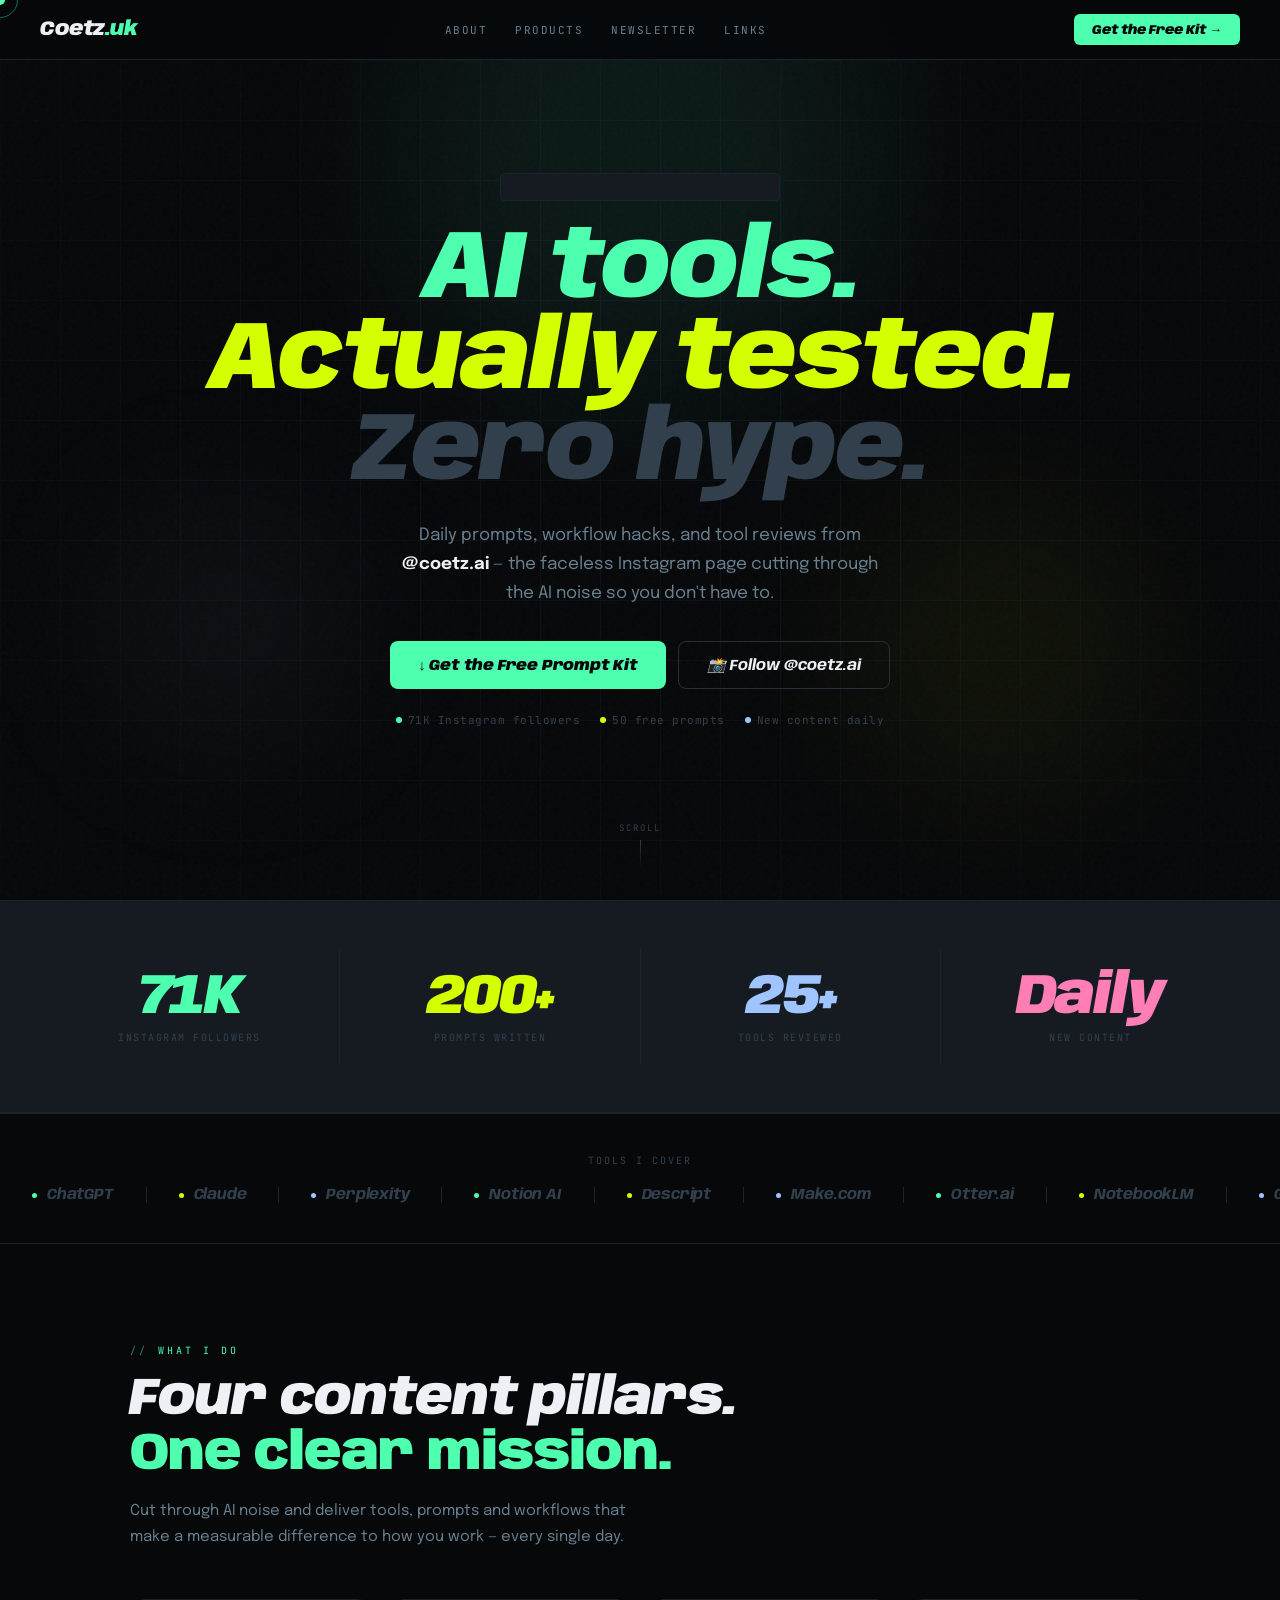
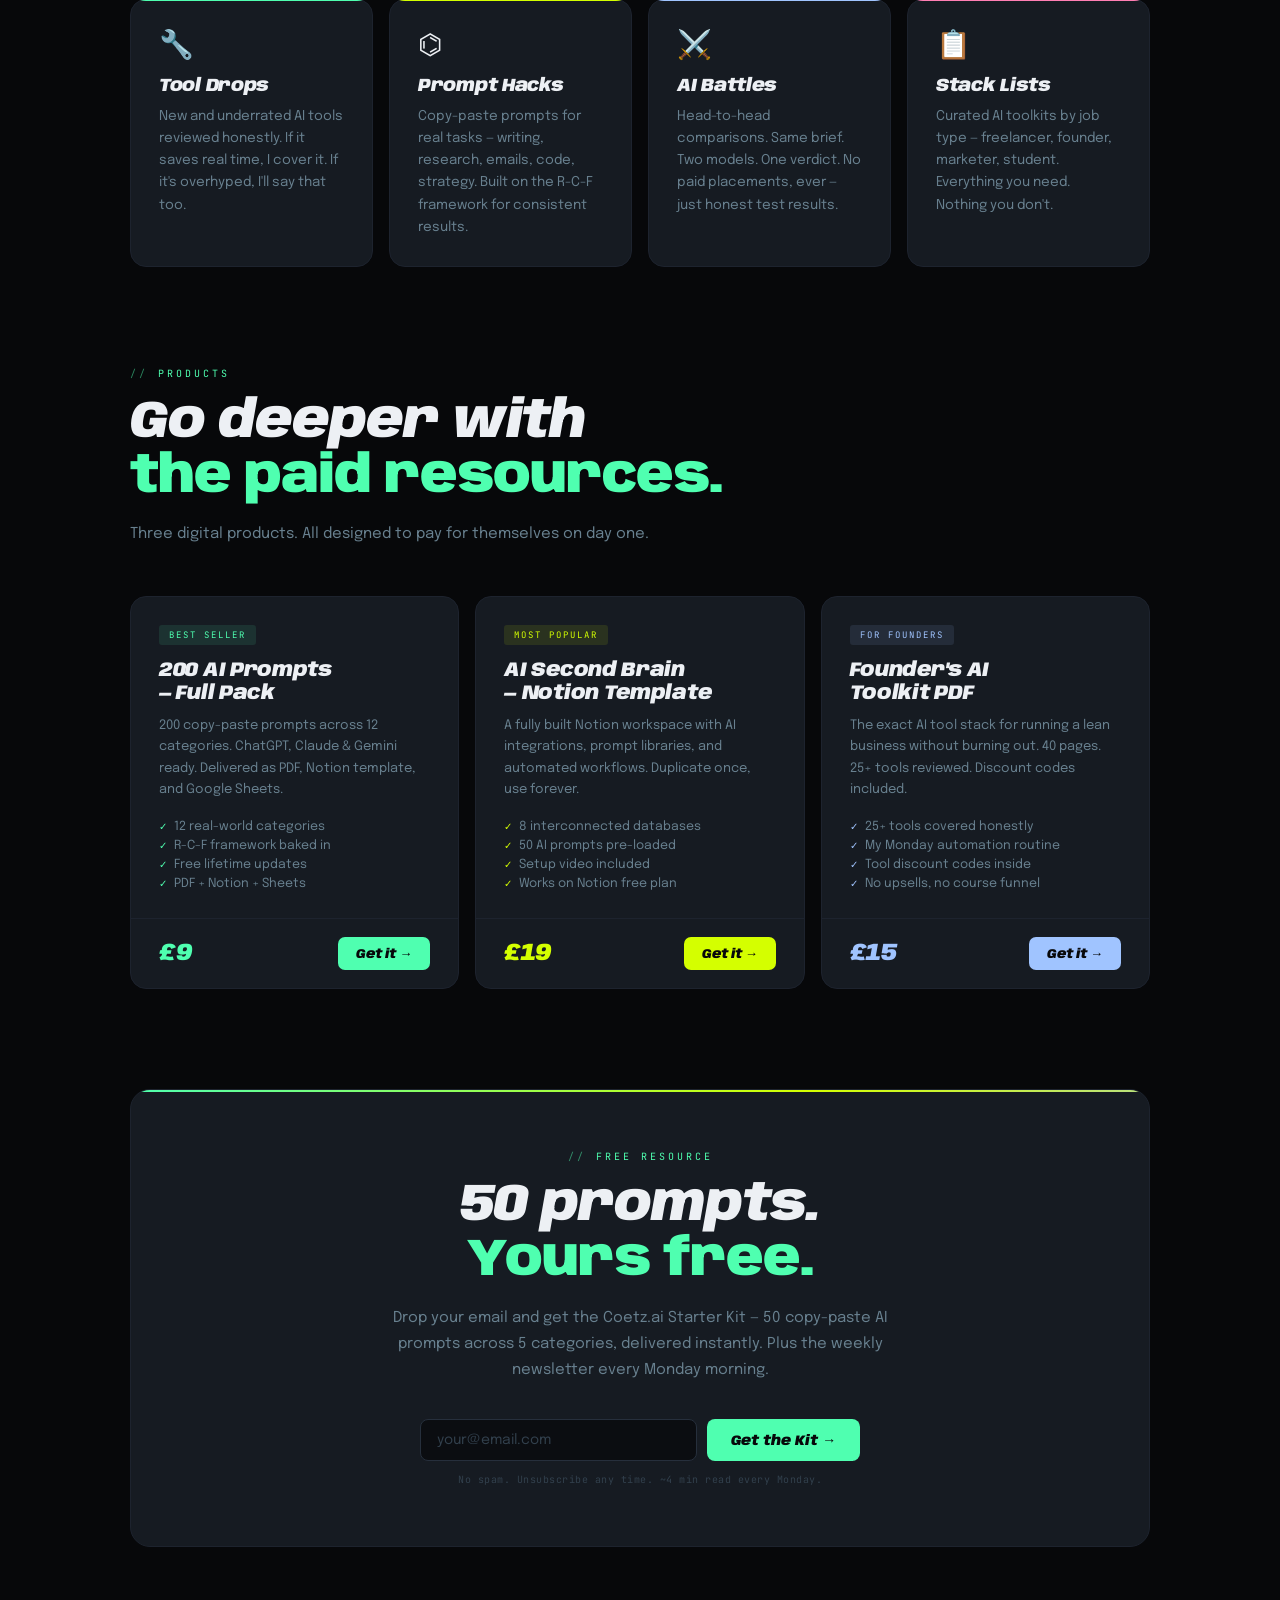
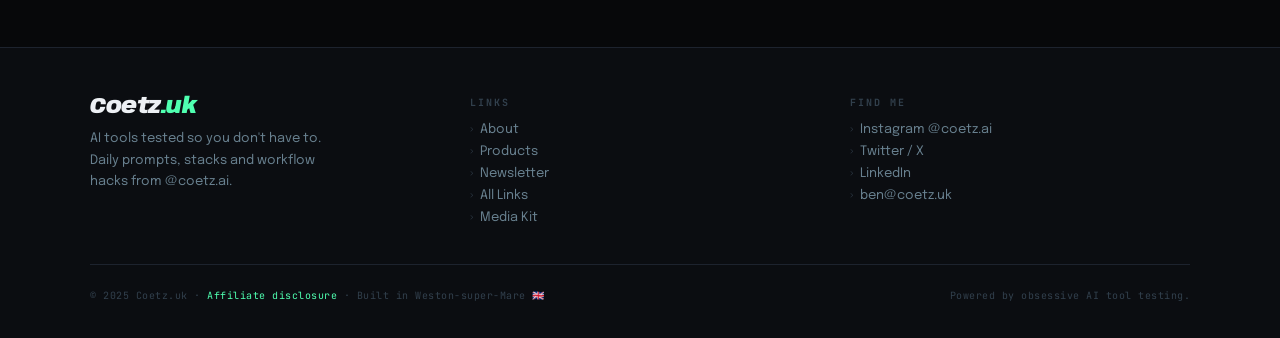
==== index.html @ f97bb460 "Initial site commit + iFastNet affiliate link - Added full coetz.uk homepage (index.html) with hero," ====
<!DOCTYPE html>
<html lang="en">
<head>
<meta charset="UTF-8">
<meta name="viewport" content="width=device-width, initial-scale=1.0">
<title>Coetz.uk — AI Tools & Productivity</title>
<meta name="description" content="AI tools tested so you don't have to. Daily prompts, workflow hacks and tool reviews from @coetz.ai.">
<link href="https://fonts.googleapis.com/css2?family=Anybody:ital,wght@0,400;0,700;0,900;1,400;1,700;1,900&family=JetBrains+Mono:ital,wght@0,300;0,400;0,500;1,300&family=Epilogue:wght@300;400;500;600&display=swap" rel="stylesheet">
<style>
/* ── RESET & BASE ── */
*, *::before, *::after { margin:0; padding:0; box-sizing:border-box; }
html { scroll-behavior: smooth; }

:root {
  --ink:    #07080a;
  --deep:   #0b0d11;
  --surf:   #111418;
  --panel:  #161b22;
  --lift:   #1d232e;
  --rim:    #262f3c;
  --rimhi:  #30404f;
  --sig:    #4fffb0;
  --volt:   #d4ff00;
  --ice:    #a0c4ff;
  --coral:  #ff7eb3;
  --t1:     #edf0f4;
  --t2:     #68808f;
  --t3:     #32404d;
  --t4:     #1a2530;
}

body {
  font-family: 'Epilogue', sans-serif;
  background: var(--ink);
  color: var(--t1);
  overflow-x: hidden;
  cursor: none;
}

/* ── CUSTOM CURSOR ── */
.cursor {
  position: fixed;
  width: 10px; height: 10px;
  background: var(--sig);
  border-radius: 50%;
  pointer-events: none;
  z-index: 9999;
  transform: translate(-50%,-50%);
  transition: transform .1s, width .2s, height .2s, opacity .2s;
  mix-blend-mode: screen;
}
.cursor-ring {
  position: fixed;
  width: 36px; height: 36px;
  border: 1px solid rgba(79,255,176,.4);
  border-radius: 50%;
  pointer-events: none;
  z-index: 9998;
  transform: translate(-50%,-50%);
  transition: transform .12s ease, width .25s, height .25s;
}
body:has(a:hover) .cursor, body:has(button:hover) .cursor { width:18px; height:18px; }

/* ── NOISE OVERLAY ── */
body::after {
  content:'';
  position:fixed; inset:0;
  background-image: url("data:image/svg+xml,%3Csvg viewBox='0 0 256 256' xmlns='http://www.w3.org/2000/svg'%3E%3Cfilter id='n'%3E%3CfeTurbulence type='fractalNoise' baseFrequency='0.9' numOctaves='4' stitchTiles='stitch'/%3E%3C/filter%3E%3Crect width='100%25' height='100%25' filter='url(%23n)' opacity='1'/%3E%3C/svg%3E");
  opacity: .025;
  pointer-events: none;
  z-index: 0;
}

/* ── NAV ── */
nav {
  position: fixed;
  top: 0; left: 0; right: 0;
  z-index: 100;
  padding: 0 40px;
  height: 60px;
  display: flex;
  align-items: center;
  justify-content: space-between;
  background: rgba(7,8,10,.85);
  backdrop-filter: blur(16px);
  border-bottom: 1px solid var(--lift);
}

.nav-brand {
  font-family: 'Anybody', sans-serif;
  font-size: 20px;
  font-weight: 900;
  font-style: italic;
  letter-spacing: -0.5px;
  text-decoration: none;
  color: var(--t1);
}
.nav-brand .tld { color: var(--sig); }

.nav-links {
  display: flex;
  align-items: center;
  gap: 28px;
  list-style: none;
}

.nav-links a {
  font-family: 'JetBrains Mono', monospace;
  font-size: 11px;
  letter-spacing: 1.5px;
  text-transform: uppercase;
  color: var(--t2);
  text-decoration: none;
  transition: color .2s;
}
.nav-links a:hover { color: var(--t1); }

.nav-cta {
  font-family: 'Anybody', sans-serif;
  font-size: 13px;
  font-weight: 900;
  font-style: italic;
  background: var(--sig);
  color: var(--ink);
  border: none;
  padding: 8px 18px;
  border-radius: 6px;
  cursor: pointer;
  text-decoration: none;
  transition: opacity .2s;
}
.nav-cta:hover { opacity: .85; }

@media (max-width:700px) {
  .nav-links { display:none; }
  nav { padding: 0 20px; }
}

/* ── HERO ── */
.hero {
  min-height: 100vh;
  display: flex;
  flex-direction: column;
  align-items: center;
  justify-content: center;
  text-align: center;
  padding: 100px 24px 60px;
  position: relative;
  overflow: hidden;
}

/* Animated grid background */
.hero-grid {
  position: absolute;
  inset: 0;
  background-image:
    linear-gradient(var(--lift) 1px, transparent 1px),
    linear-gradient(90deg, var(--lift) 1px, transparent 1px);
  background-size: 60px 60px;
  opacity: .35;
  mask-image: radial-gradient(ellipse 80% 80% at 50% 50%, black 30%, transparent 100%);
}

/* Glow blobs */
.blob {
  position: absolute;
  border-radius: 50%;
  filter: blur(80px);
  pointer-events: none;
}
.blob-1 {
  width: 500px; height: 500px;
  background: rgba(79,255,176,.07);
  top: -100px; left: 50%;
  transform: translateX(-50%);
  animation: drift1 12s ease-in-out infinite alternate;
}
.blob-2 {
  width: 300px; height: 300px;
  background: rgba(212,255,0,.05);
  bottom: 100px; right: 10%;
  animation: drift2 9s ease-in-out infinite alternate;
}
.blob-3 {
  width: 250px; height: 250px;
  background: rgba(160,196,255,.05);
  bottom: 150px; left: 8%;
  animation: drift2 11s ease-in-out infinite alternate-reverse;
}

@keyframes drift1 {
  from { transform: translateX(-55%) translateY(0); }
  to   { transform: translateX(-45%) translateY(40px); }
}
@keyframes drift2 {
  from { transform: translateY(0); }
  to   { transform: translateY(-30px); }
}

.hero-content {
  position: relative;
  z-index: 2;
  display: flex;
  flex-direction: column;
  align-items: center;
  gap: 24px;
}

/* Scrolling ticker above headline */
.ticker-wrap {
  overflow: hidden;
  width: 280px;
  height: 28px;
  background: var(--panel);
  border: 1px solid var(--lift);
  border-radius: 4px;
  display: flex;
  align-items: center;
}

.ticker {
  display: flex;
  gap: 40px;
  animation: ticker 18s linear infinite;
  white-space: nowrap;
  padding-left: 100%;
}

@keyframes ticker {
  from { transform: translateX(0); }
  to   { transform: translateX(-100%); }
}

.ticker span {
  font-family: 'JetBrains Mono', monospace;
  font-size: 10px;
  letter-spacing: 1.5px;
  text-transform: uppercase;
  color: var(--t3);
  display: flex;
  align-items: center;
  gap: 10px;
}
.ticker span::before {
  content: '⌬';
  color: var(--sig);
  font-size: 8px;
}

/* Main headline */
.hero-hl {
  font-family: 'Anybody', sans-serif;
  font-size: clamp(44px, 9vw, 96px);
  font-weight: 900;
  font-style: italic;
  line-height: .95;
  letter-spacing: -2px;
  max-width: 900px;
}

.hero-hl .line-sig  { color: var(--sig);  display: block; }
.hero-hl .line-volt { color: var(--volt); display: block; }
.hero-hl .line-dim  { color: var(--t3);   display: block; }

.hero-sub {
  font-size: clamp(14px, 2vw, 17px);
  color: var(--t2);
  max-width: 500px;
  line-height: 1.7;
}

.hero-sub strong { color: var(--t1); }

/* CTA cluster */
.cta-cluster {
  display: flex;
  gap: 12px;
  flex-wrap: wrap;
  justify-content: center;
  margin-top: 8px;
}

.btn-primary {
  font-family: 'Anybody', sans-serif;
  font-size: 15px;
  font-weight: 900;
  font-style: italic;
  background: var(--sig);
  color: var(--ink);
  border: none;
  padding: 14px 28px;
  border-radius: 8px;
  cursor: pointer;
  text-decoration: none;
  display: inline-flex;
  align-items: center;
  gap: 8px;
  transition: opacity .2s, transform .2s;
  letter-spacing: -0.2px;
}
.btn-primary:hover { opacity:.87; transform:translateY(-2px); }

.btn-ghost {
  font-family: 'Anybody', sans-serif;
  font-size: 15px;
  font-weight: 700;
  font-style: italic;
  background: transparent;
  color: var(--t1);
  border: 1px solid var(--rim);
  padding: 14px 28px;
  border-radius: 8px;
  cursor: pointer;
  text-decoration: none;
  display: inline-flex;
  align-items: center;
  gap: 8px;
  transition: border-color .2s, transform .2s;
}
.btn-ghost:hover { border-color: var(--rimhi); transform:translateY(-2px); }

/* Social proof row */
.proof-row {
  display: flex;
  align-items: center;
  gap: 20px;
  flex-wrap: wrap;
  justify-content: center;
}

.proof-item {
  display: flex;
  align-items: center;
  gap: 6px;
  font-family: 'JetBrains Mono', monospace;
  font-size: 11px;
  color: var(--t3);
  letter-spacing: 0.5px;
}
.proof-dot {
  width: 6px; height: 6px;
  border-radius: 50%;
  background: var(--sig);
  animation: pulse 2s ease-in-out infinite;
}
@keyframes pulse {
  0%,100% { opacity:1; }
  50%      { opacity:.3; }
}

/* Scroll indicator */
.scroll-hint {
  position: absolute;
  bottom: 32px; left: 50%;
  transform: translateX(-50%);
  display: flex;
  flex-direction: column;
  align-items: center;
  gap: 6px;
  z-index: 2;
  animation: bob 2.5s ease-in-out infinite;
}
@keyframes bob {
  0%,100% { transform: translateX(-50%) translateY(0); }
  50%      { transform: translateX(-50%) translateY(8px); }
}
.scroll-hint span {
  font-family: 'JetBrains Mono', monospace;
  font-size: 9px;
  color: var(--t3);
  letter-spacing: 2px;
  text-transform: uppercase;
}
.scroll-arrow {
  width: 1px; height: 28px;
  background: linear-gradient(var(--t3), transparent);
}

/* ── SECTION SHARED ── */
section {
  padding: 100px 40px;
  max-width: 1100px;
  margin: 0 auto;
  position: relative;
  z-index: 1;
}

.section-eye {
  font-family: 'JetBrains Mono', monospace;
  font-size: 10px;
  letter-spacing: 3px;
  text-transform: uppercase;
  color: var(--sig);
  display: flex;
  align-items: center;
  gap: 10px;
  margin-bottom: 16px;
}
.section-eye::before { content: '//'; opacity:.5; }

.section-h {
  font-family: 'Anybody', sans-serif;
  font-size: clamp(28px, 4.5vw, 52px);
  font-weight: 900;
  font-style: italic;
  line-height: 1.05;
  letter-spacing: -1px;
  margin-bottom: 16px;
}
.section-h em { font-style: normal; color: var(--sig); }

.section-p {
  font-size: 15px;
  color: var(--t2);
  max-width: 520px;
  line-height: 1.75;
  margin-bottom: 48px;
}

/* ── WHAT I DO GRID ── */
.pillars-grid {
  display: grid;
  grid-template-columns: repeat(auto-fit, minmax(240px, 1fr));
  gap: 16px;
}

.pillar-card {
  background: var(--panel);
  border: 1px solid var(--lift);
  border-radius: 16px;
  padding: 28px;
  position: relative;
  overflow: hidden;
  transition: border-color .25s, transform .25s;
}
.pillar-card:hover { border-color: var(--rimhi); transform: translateY(-3px); }

.pillar-card::before {
  content: '';
  position: absolute;
  top: 0; left: 0; right: 0;
  height: 1.5px;
}
.pillar-card:nth-child(1)::before { background: var(--sig); }
.pillar-card:nth-child(2)::before { background: var(--volt); }
.pillar-card:nth-child(3)::before { background: var(--ice); }
.pillar-card:nth-child(4)::before { background: var(--coral); }

.pillar-icon {
  font-size: 28px;
  margin-bottom: 16px;
  display: block;
}
.pillar-title {
  font-family: 'Anybody', sans-serif;
  font-size: 18px;
  font-weight: 900;
  font-style: italic;
  margin-bottom: 10px;
  letter-spacing: -0.3px;
}
.pillar-body {
  font-size: 13.5px;
  color: var(--t2);
  line-height: 1.65;
}

/* ── NUMBERS BAR ── */
.numbers-bar {
  background: var(--panel);
  border-top: 1px solid var(--lift);
  border-bottom: 1px solid var(--lift);
  padding: 48px 40px;
  display: flex;
  justify-content: center;
  gap: 0;
  flex-wrap: wrap;
  position: relative;
  z-index: 1;
}

.num-item {
  flex: 1;
  min-width: 160px;
  text-align: center;
  padding: 20px;
  border-right: 1px solid var(--lift);
}
.num-item:last-child { border-right: none; }

.num-val {
  font-family: 'Anybody', sans-serif;
  font-size: clamp(36px,5vw,56px);
  font-weight: 900;
  font-style: italic;
  letter-spacing: -2px;
  line-height: 1;
  margin-bottom: 6px;
  display: block;
}
.num-item:nth-child(1) .num-val { color: var(--sig); }
.num-item:nth-child(2) .num-val { color: var(--volt); }
.num-item:nth-child(3) .num-val { color: var(--ice); }
.num-item:nth-child(4) .num-val { color: var(--coral); }

.num-lbl {
  font-family: 'JetBrains Mono', monospace;
  font-size: 10px;
  color: var(--t3);
  letter-spacing: 1.5px;
  text-transform: uppercase;
  display: block;
}

/* ── PRODUCTS ── */
.products-grid {
  display: grid;
  grid-template-columns: repeat(auto-fit, minmax(280px, 1fr));
  gap: 16px;
}

.prod-card {
  background: var(--panel);
  border: 1px solid var(--lift);
  border-radius: 16px;
  overflow: hidden;
  transition: border-color .25s, transform .25s;
  display: flex;
  flex-direction: column;
}
.prod-card:hover { transform: translateY(-3px); }
.prod-card:nth-child(1):hover { border-color: rgba(79,255,176,.4); }
.prod-card:nth-child(2):hover { border-color: rgba(212,255,0,.4); }
.prod-card:nth-child(3):hover { border-color: rgba(160,196,255,.4); }

.prod-card-top {
  padding: 28px;
  flex: 1;
}

.prod-tag {
  font-family: 'JetBrains Mono', monospace;
  font-size: 9px;
  letter-spacing: 2px;
  text-transform: uppercase;
  padding: 4px 10px;
  border-radius: 3px;
  display: inline-block;
  margin-bottom: 14px;
}
.prod-card:nth-child(1) .prod-tag { background: rgba(79,255,176,.1); color: var(--sig); }
.prod-card:nth-child(2) .prod-tag { background: rgba(212,255,0,.1); color: var(--volt); }
.prod-card:nth-child(3) .prod-tag { background: rgba(160,196,255,.1); color: var(--ice); }

.prod-card-title {
  font-family: 'Anybody', sans-serif;
  font-size: 20px;
  font-weight: 900;
  font-style: italic;
  margin-bottom: 10px;
  line-height: 1.15;
  letter-spacing: -0.3px;
}
.prod-card-body {
  font-size: 13px;
  color: var(--t2);
  line-height: 1.65;
  margin-bottom: 20px;
}
.prod-card-items {
  list-style: none;
  display: flex;
  flex-direction: column;
  gap: 6px;
}
.prod-card-items li {
  font-size: 12.5px;
  color: var(--t2);
  display: flex;
  align-items: center;
  gap: 7px;
}
.prod-card-items li::before {
  content: '✓';
  font-size: 10px;
  flex-shrink: 0;
}
.prod-card:nth-child(1) .prod-card-items li::before { color: var(--sig); }
.prod-card:nth-child(2) .prod-card-items li::before { color: var(--volt); }
.prod-card:nth-child(3) .prod-card-items li::before { color: var(--ice); }

.prod-card-foot {
  border-top: 1px solid var(--lift);
  padding: 18px 28px;
  display: flex;
  align-items: center;
  justify-content: space-between;
}
.prod-price {
  font-family: 'Anybody', sans-serif;
  font-size: 24px;
  font-weight: 900;
  font-style: italic;
  letter-spacing: -0.5px;
}
.prod-card:nth-child(1) .prod-price { color: var(--sig); }
.prod-card:nth-child(2) .prod-price { color: var(--volt); }
.prod-card:nth-child(3) .prod-price { color: var(--ice); }

.prod-buy {
  font-family: 'Anybody', sans-serif;
  font-size: 13px;
  font-weight: 900;
  font-style: italic;
  padding: 9px 18px;
  border-radius: 7px;
  border: none;
  cursor: pointer;
  text-decoration: none;
  transition: opacity .2s;
}
.prod-buy:hover { opacity: .85; }
.prod-card:nth-child(1) .prod-buy { background: var(--sig); color: var(--ink); }
.prod-card:nth-child(2) .prod-buy { background: var(--volt); color: var(--ink); }
.prod-card:nth-child(3) .prod-buy { background: var(--ice); color: var(--ink); }

/* ── NEWSLETTER ── */
.newsletter-block {
  background: var(--panel);
  border: 1px solid var(--lift);
  border-radius: 20px;
  padding: 60px 48px;
  text-align: center;
  position: relative;
  overflow: hidden;
}

.newsletter-block::before {
  content: '';
  position: absolute;
  top: 0; left: 0; right: 0;
  height: 2px;
  background: linear-gradient(90deg, var(--sig), var(--volt), var(--ice), var(--sig));
  background-size: 200%;
  animation: shimmer 4s linear infinite;
}
@keyframes shimmer {
  from { background-position: 0%; }
  to   { background-position: 200%; }
}

.newsletter-block .section-eye { justify-content: center; }

.newsletter-block .section-h { max-width: 600px; margin: 0 auto 16px; }

.newsletter-block .section-p { margin: 0 auto 36px; }

.email-form {
  display: flex;
  gap: 10px;
  max-width: 440px;
  margin: 0 auto;
  flex-wrap: wrap;
  justify-content: center;
}

.email-input {
  flex: 1;
  min-width: 220px;
  background: var(--deep);
  border: 1px solid var(--rim);
  border-radius: 8px;
  padding: 13px 16px;
  font-family: 'Epilogue', sans-serif;
  font-size: 14px;
  color: var(--t1);
  outline: none;
  transition: border-color .2s;
}
.email-input::placeholder { color: var(--t3); }
.email-input:focus { border-color: var(--sig); }

.email-btn {
  font-family: 'Anybody', sans-serif;
  font-size: 14px;
  font-weight: 900;
  font-style: italic;
  background: var(--sig);
  color: var(--ink);
  border: none;
  padding: 13px 24px;
  border-radius: 8px;
  cursor: pointer;
  white-space: nowrap;
  transition: opacity .2s;
}
.email-btn:hover { opacity:.87; }

.email-note {
  font-family: 'JetBrains Mono', monospace;
  font-size: 10px;
  color: var(--t3);
  margin-top: 12px;
  letter-spacing: 0.5px;
}

/* ── TOOLS MARQUEE ── */
.marquee-section {
  padding: 40px 0;
  border-top: 1px solid var(--lift);
  border-bottom: 1px solid var(--lift);
  overflow: hidden;
  position: relative;
  z-index: 1;
}

.marquee-label {
  text-align: center;
  font-family: 'JetBrains Mono', monospace;
  font-size: 10px;
  letter-spacing: 2px;
  text-transform: uppercase;
  color: var(--t3);
  margin-bottom: 20px;
}

.marquee-track {
  display: flex;
  gap: 0;
  animation: marquee 30s linear infinite;
}

@keyframes marquee {
  from { transform: translateX(0); }
  to   { transform: translateX(-50%); }
}

.marquee-item {
  display: flex;
  align-items: center;
  gap: 10px;
  padding: 0 32px;
  border-right: 1px solid var(--lift);
  white-space: nowrap;
  flex-shrink: 0;
}

.marquee-item span {
  font-family: 'Anybody', sans-serif;
  font-size: 15px;
  font-weight: 700;
  font-style: italic;
  color: var(--t3);
  letter-spacing: -0.2px;
  transition: color .2s;
}
.marquee-item:hover span { color: var(--t1); }

.marquee-dot {
  width: 5px; height: 5px;
  border-radius: 50%;
  flex-shrink: 0;
}

/* ── FOOTER ── */
footer {
  background: var(--deep);
  border-top: 1px solid var(--lift);
  padding: 48px 40px 36px;
  position: relative;
  z-index: 1;
}

.footer-inner {
  max-width: 1100px;
  margin: 0 auto;
  display: grid;
  grid-template-columns: 1fr 1fr 1fr;
  gap: 40px;
  margin-bottom: 40px;
}

@media (max-width:700px) {
  .footer-inner { grid-template-columns: 1fr; }
}

.footer-brand .name {
  font-family: 'Anybody', sans-serif;
  font-size: 22px;
  font-weight: 900;
  font-style: italic;
  letter-spacing: -0.5px;
  margin-bottom: 10px;
}
.footer-brand .name span { color: var(--sig); }

.footer-brand p {
  font-size: 13px;
  color: var(--t2);
  line-height: 1.65;
  max-width: 240px;
}

.footer-col h4 {
  font-family: 'JetBrains Mono', monospace;
  font-size: 10px;
  letter-spacing: 2px;
  text-transform: uppercase;
  color: var(--t3);
  margin-bottom: 14px;
}

.footer-col ul { list-style: none; display: flex; flex-direction: column; gap: 9px; }

.footer-col ul a {
  font-size: 13px;
  color: var(--t2);
  text-decoration: none;
  transition: color .2s;
  display: flex;
  align-items: center;
  gap: 7px;
}
.footer-col ul a:hover { color: var(--t1); }
.footer-col ul a::before {
  content: '›';
  color: var(--t3);
  font-size: 13px;
}

.footer-bottom {
  max-width: 1100px;
  margin: 0 auto;
  padding-top: 24px;
  border-top: 1px solid var(--lift);
  display: flex;
  align-items: center;
  justify-content: space-between;
  flex-wrap: wrap;
  gap: 12px;
}

.footer-bottom p {
  font-family: 'JetBrains Mono', monospace;
  font-size: 10px;
  color: var(--t3);
  letter-spacing: 0.5px;
}

.footer-bottom a {
  color: var(--sig);
  text-decoration: none;
}

/* ── ANIMATIONS ── */
@keyframes fadeUp {
  from { opacity:0; transform:translateY(32px); }
  to   { opacity:1; transform:translateY(0); }
}

.fade-up {
  opacity: 0;
  animation: fadeUp .7s ease forwards;
}

.hero-content > * { animation: fadeUp .7s ease both; }
.hero-content > *:nth-child(1) { animation-delay: .0s; }
.hero-content > *:nth-child(2) { animation-delay: .1s; }
.hero-content > *:nth-child(3) { animation-delay: .2s; }
.hero-content > *:nth-child(4) { animation-delay: .3s; }
.hero-content > *:nth-child(5) { animation-delay: .4s; }
.hero-content > *:nth-child(6) { animation-delay: .5s; }

@media (max-width:600px) {
  section { padding: 60px 20px; }
  .numbers-bar { padding: 32px 20px; }
  .newsletter-block { padding: 40px 24px; }
  footer { padding: 40px 20px 28px; }
}
</style>
</head>
<body>

<!-- Cursor -->
<div class="cursor" id="cursor"></div>
<div class="cursor-ring" id="cursorRing"></div>

<!-- Nav -->
<nav>
  <a href="#" class="nav-brand">Coetz<span class="tld">.uk</span></a>
  <ul class="nav-links">
    <li><a href="#about">About</a></li>
    <li><a href="#products">Products</a></li>
    <li><a href="#newsletter">Newsletter</a></li>
    <li><a href="links/">Links</a></li>
  </ul>
  <a href="#newsletter" class="nav-cta">Get the Free Kit →</a>
</nav>

<!-- Hero -->
<section class="hero" style="padding:0; max-width:100%; margin:0;">
  <div class="hero-grid"></div>
  <div class="blob blob-1"></div>
  <div class="blob blob-2"></div>
  <div class="blob blob-3"></div>

  <div class="hero-content">
    <div class="ticker-wrap">
      <div class="ticker">
        <span>AI Tools</span>
        <span>Prompt Hacks</span>
        <span>Workflow Automation</span>
        <span>No Fluff</span>
        <span>Daily Content</span>
        <span>Tested. Not Curated.</span>
        <span>AI Tools</span>
        <span>Prompt Hacks</span>
        <span>Workflow Automation</span>
        <span>No Fluff</span>
        <span>Daily Content</span>
        <span>Tested. Not Curated.</span>
      </div>
    </div>

    <h1 class="hero-hl">
      <span class="line-sig">AI tools.</span>
      <span class="line-volt">Actually tested.</span>
      <span class="line-dim">Zero hype.</span>
    </h1>

    <p class="hero-sub">
      Daily prompts, workflow hacks, and tool reviews from <strong>@coetz.ai</strong> — the faceless Instagram page cutting through the AI noise so you don't have to.
    </p>

    <div class="cta-cluster">
      <a href="#newsletter" class="btn-primary">↓ Get the Free Prompt Kit</a>
      <a href="https://instagram.com/coetz.ai" class="btn-ghost">📸 Follow @coetz.ai</a>
    </div>

    <div class="proof-row">
      <div class="proof-item">
        <div class="proof-dot"></div>
        71K Instagram followers
      </div>
      <div class="proof-item">
        <div class="proof-dot" style="background:var(--volt);"></div>
        50 free prompts
      </div>
      <div class="proof-item">
        <div class="proof-dot" style="background:var(--ice);"></div>
        New content daily
      </div>
    </div>
  </div>

  <div class="scroll-hint">
    <span>Scroll</span>
    <div class="scroll-arrow"></div>
  </div>
</section>

<!-- Numbers bar -->
<div class="numbers-bar">
  <div class="num-item">
    <span class="num-val">71K</span>
    <span class="num-lbl">Instagram Followers</span>
  </div>
  <div class="num-item">
    <span class="num-val">200+</span>
    <span class="num-lbl">Prompts Written</span>
  </div>
  <div class="num-item">
    <span class="num-val">25+</span>
    <span class="num-lbl">Tools Reviewed</span>
  </div>
  <div class="num-item">
    <span class="num-val">Daily</span>
    <span class="num-lbl">New Content</span>
  </div>
</div>

<!-- Tools marquee -->
<div class="marquee-section">
  <div class="marquee-label">Tools I cover</div>
  <div class="marquee-track">
    <!-- First set -->
    <div class="marquee-item"><div class="marquee-dot" style="background:var(--sig);"></div><span>ChatGPT</span></div>
    <div class="marquee-item"><div class="marquee-dot" style="background:var(--volt);"></div><span>Claude</span></div>
    <div class="marquee-item"><div class="marquee-dot" style="background:var(--ice);"></div><span>Perplexity</span></div>
    <div class="marquee-item"><div class="marquee-dot" style="background:var(--sig);"></div><span>Notion AI</span></div>
    <div class="marquee-item"><div class="marquee-dot" style="background:var(--volt);"></div><span>Descript</span></div>
    <div class="marquee-item"><div class="marquee-dot" style="background:var(--ice);"></div><span>Make.com</span></div>
    <div class="marquee-item"><div class="marquee-dot" style="background:var(--sig);"></div><span>Otter.ai</span></div>
    <div class="marquee-item"><div class="marquee-dot" style="background:var(--volt);"></div><span>NotebookLM</span></div>
    <div class="marquee-item"><div class="marquee-dot" style="background:var(--ice);"></div><span>Gemini</span></div>
    <div class="marquee-item"><div class="marquee-dot" style="background:var(--sig);"></div><span>Midjourney</span></div>
    <div class="marquee-item"><div class="marquee-dot" style="background:var(--volt);"></div><span>Runway</span></div>
    <div class="marquee-item"><div class="marquee-dot" style="background:var(--ice);"></div><span>ElevenLabs</span></div>
    <!-- Duplicate for seamless loop -->
    <div class="marquee-item"><div class="marquee-dot" style="background:var(--sig);"></div><span>ChatGPT</span></div>
    <div class="marquee-item"><div class="marquee-dot" style="background:var(--volt);"></div><span>Claude</span></div>
    <div class="marquee-item"><div class="marquee-dot" style="background:var(--ice);"></div><span>Perplexity</span></div>
    <div class="marquee-item"><div class="marquee-dot" style="background:var(--sig);"></div><span>Notion AI</span></div>
    <div class="marquee-item"><div class="marquee-dot" style="background:var(--volt);"></div><span>Descript</span></div>
    <div class="marquee-item"><div class="marquee-dot" style="background:var(--ice);"></div><span>Make.com</span></div>
    <div class="marquee-item"><div class="marquee-dot" style="background:var(--sig);"></div><span>Otter.ai</span></div>
    <div class="marquee-item"><div class="marquee-dot" style="background:var(--volt);"></div><span>NotebookLM</span></div>
    <div class="marquee-item"><div class="marquee-dot" style="background:var(--ice);"></div><span>Gemini</span></div>
    <div class="marquee-item"><div class="marquee-dot" style="background:var(--sig);"></div><span>Midjourney</span></div>
    <div class="marquee-item"><div class="marquee-dot" style="background:var(--volt);"></div><span>Runway</span></div>
    <div class="marquee-item"><div class="marquee-dot" style="background:var(--ice);"></div><span>ElevenLabs</span></div>
  </div>
</div>

<!-- About / Pillars -->
<section id="about">
  <div class="section-eye">What I do</div>
  <h2 class="section-h">Four content pillars.<br><em>One clear mission.</em></h2>
  <p class="section-p">Cut through AI noise and deliver tools, prompts and workflows that make a measurable difference to how you work — every single day.</p>

  <div class="pillars-grid">
    <div class="pillar-card">
      <span class="pillar-icon">🔧</span>
      <div class="pillar-title">Tool Drops</div>
      <div class="pillar-body">New and underrated AI tools reviewed honestly. If it saves real time, I cover it. If it's overhyped, I'll say that too.</div>
    </div>
    <div class="pillar-card">
      <span class="pillar-icon">⌬</span>
      <div class="pillar-title">Prompt Hacks</div>
      <div class="pillar-body">Copy-paste prompts for real tasks — writing, research, emails, code, strategy. Built on the R-C-F framework for consistent results.</div>
    </div>
    <div class="pillar-card">
      <span class="pillar-icon">⚔️</span>
      <div class="pillar-title">AI Battles</div>
      <div class="pillar-body">Head-to-head comparisons. Same brief. Two models. One verdict. No paid placements, ever — just honest test results.</div>
    </div>
    <div class="pillar-card">
      <span class="pillar-icon">📋</span>
      <div class="pillar-title">Stack Lists</div>
      <div class="pillar-body">Curated AI toolkits by job type — freelancer, founder, marketer, student. Everything you need. Nothing you don't.</div>
    </div>
  </div>
</section>

<!-- Products -->
<section id="products" style="padding-top:0;">
  <div class="section-eye">Products</div>
  <h2 class="section-h">Go deeper with<br><em>the paid resources.</em></h2>
  <p class="section-p">Three digital products. All designed to pay for themselves on day one.</p>

  <div class="products-grid">
    <div class="prod-card">
      <div class="prod-card-top">
        <div class="prod-tag">Best Seller</div>
        <div class="prod-card-title">200 AI Prompts<br>— Full Pack</div>
        <div class="prod-card-body">200 copy-paste prompts across 12 categories. ChatGPT, Claude & Gemini ready. Delivered as PDF, Notion template, and Google Sheets.</div>
        <ul class="prod-card-items">
          <li>12 real-world categories</li>
          <li>R-C-F framework baked in</li>
          <li>Free lifetime updates</li>
          <li>PDF + Notion + Sheets</li>
        </ul>
      </div>
      <div class="prod-card-foot">
        <span class="prod-price">£9</span>
        <a href="#" class="prod-buy">Get it →</a>
      </div>
    </div>

    <div class="prod-card">
      <div class="prod-card-top">
        <div class="prod-tag">Most Popular</div>
        <div class="prod-card-title">AI Second Brain<br>— Notion Template</div>
        <div class="prod-card-body">A fully built Notion workspace with AI integrations, prompt libraries, and automated workflows. Duplicate once, use forever.</div>
        <ul class="prod-card-items">
          <li>8 interconnected databases</li>
          <li>50 AI prompts pre-loaded</li>
          <li>Setup video included</li>
          <li>Works on Notion free plan</li>
        </ul>
      </div>
      <div class="prod-card-foot">
        <span class="prod-price">£19</span>
        <a href="#" class="prod-buy">Get it →</a>
      </div>
    </div>

    <div class="prod-card">
      <div class="prod-card-top">
        <div class="prod-tag">For Founders</div>
        <div class="prod-card-title">Founder's AI<br>Toolkit PDF</div>
        <div class="prod-card-body">The exact AI tool stack for running a lean business without burning out. 40 pages. 25+ tools reviewed. Discount codes included.</div>
        <ul class="prod-card-items">
          <li>25+ tools covered honestly</li>
          <li>My Monday automation routine</li>
          <li>Tool discount codes inside</li>
          <li>No upsells, no course funnel</li>
        </ul>
      </div>
      <div class="prod-card-foot">
        <span class="prod-price">£15</span>
        <a href="#" class="prod-buy">Get it →</a>
      </div>
    </div>
  </div>
</section>

<!-- Newsletter -->
<section id="newsletter" style="padding-top:0; padding-bottom:100px;">
  <div class="newsletter-block">
    <div class="section-eye">Free Resource</div>
    <h2 class="section-h">50 prompts.<br><em>Yours free.</em></h2>
    <p class="section-p">Drop your email and get the Coetz.ai Starter Kit — 50 copy-paste AI prompts across 5 categories, delivered instantly. Plus the weekly newsletter every Monday morning.</p>

    <div class="email-form">
      <input class="email-input" type="email" placeholder="your@email.com">
      <button class="email-btn">Get the Kit →</button>
    </div>
    <div class="email-note">No spam. Unsubscribe any time. ~4 min read every Monday.</div>
  </div>
</section>

<!-- Footer -->
<footer>
  <div class="footer-inner">
    <div class="footer-brand">
      <div class="name">Coetz<span>.uk</span></div>
      <p>AI tools tested so you don't have to. Daily prompts, stacks and workflow hacks from @coetz.ai.</p>
    </div>
    <div class="footer-col">
      <h4>Links</h4>
      <ul>
        <li><a href="#about">About</a></li>
        <li><a href="#products">Products</a></li>
        <li><a href="#newsletter">Newsletter</a></li>
        <li><a href="links/">All Links</a></li>
        <li><a href="media-kit/">Media Kit</a></li>
      </ul>
    </div>
    <div class="footer-col">
      <h4>Find me</h4>
      <ul>
        <li><a href="https://instagram.com/coetz.ai">Instagram @coetz.ai</a></li>
        <li><a href="#">Twitter / X</a></li>
        <li><a href="#">LinkedIn</a></li>
        <li><a href="mailto:ben@coetz.uk">ben@coetz.uk</a></li>
      </ul>
    </div>
  </div>
  <div class="footer-bottom">
    <p>© 2025 Coetz.uk · <a href="#">Affiliate disclosure</a> · Built in Weston-super-Mare 🇬🇧</p>
    <p>Powered by obsessive AI tool testing.</p>
  </div>
</footer>

<script>
  // Custom cursor
  const cursor = document.getElementById('cursor');
  const ring = document.getElementById('cursorRing');
  let mx=0, my=0, rx=0, ry=0;
  document.addEventListener('mousemove', e => { mx=e.clientX; my=e.clientY; });
  (function loop() {
    rx += (mx-rx)*.15; ry += (my-ry)*.15;
    cursor.style.left = mx+'px'; cursor.style.top = my+'px';
    ring.style.left = rx+'px'; ring.style.top = ry+'px';
    requestAnimationFrame(loop);
  })();
</script>
</body>
</html>
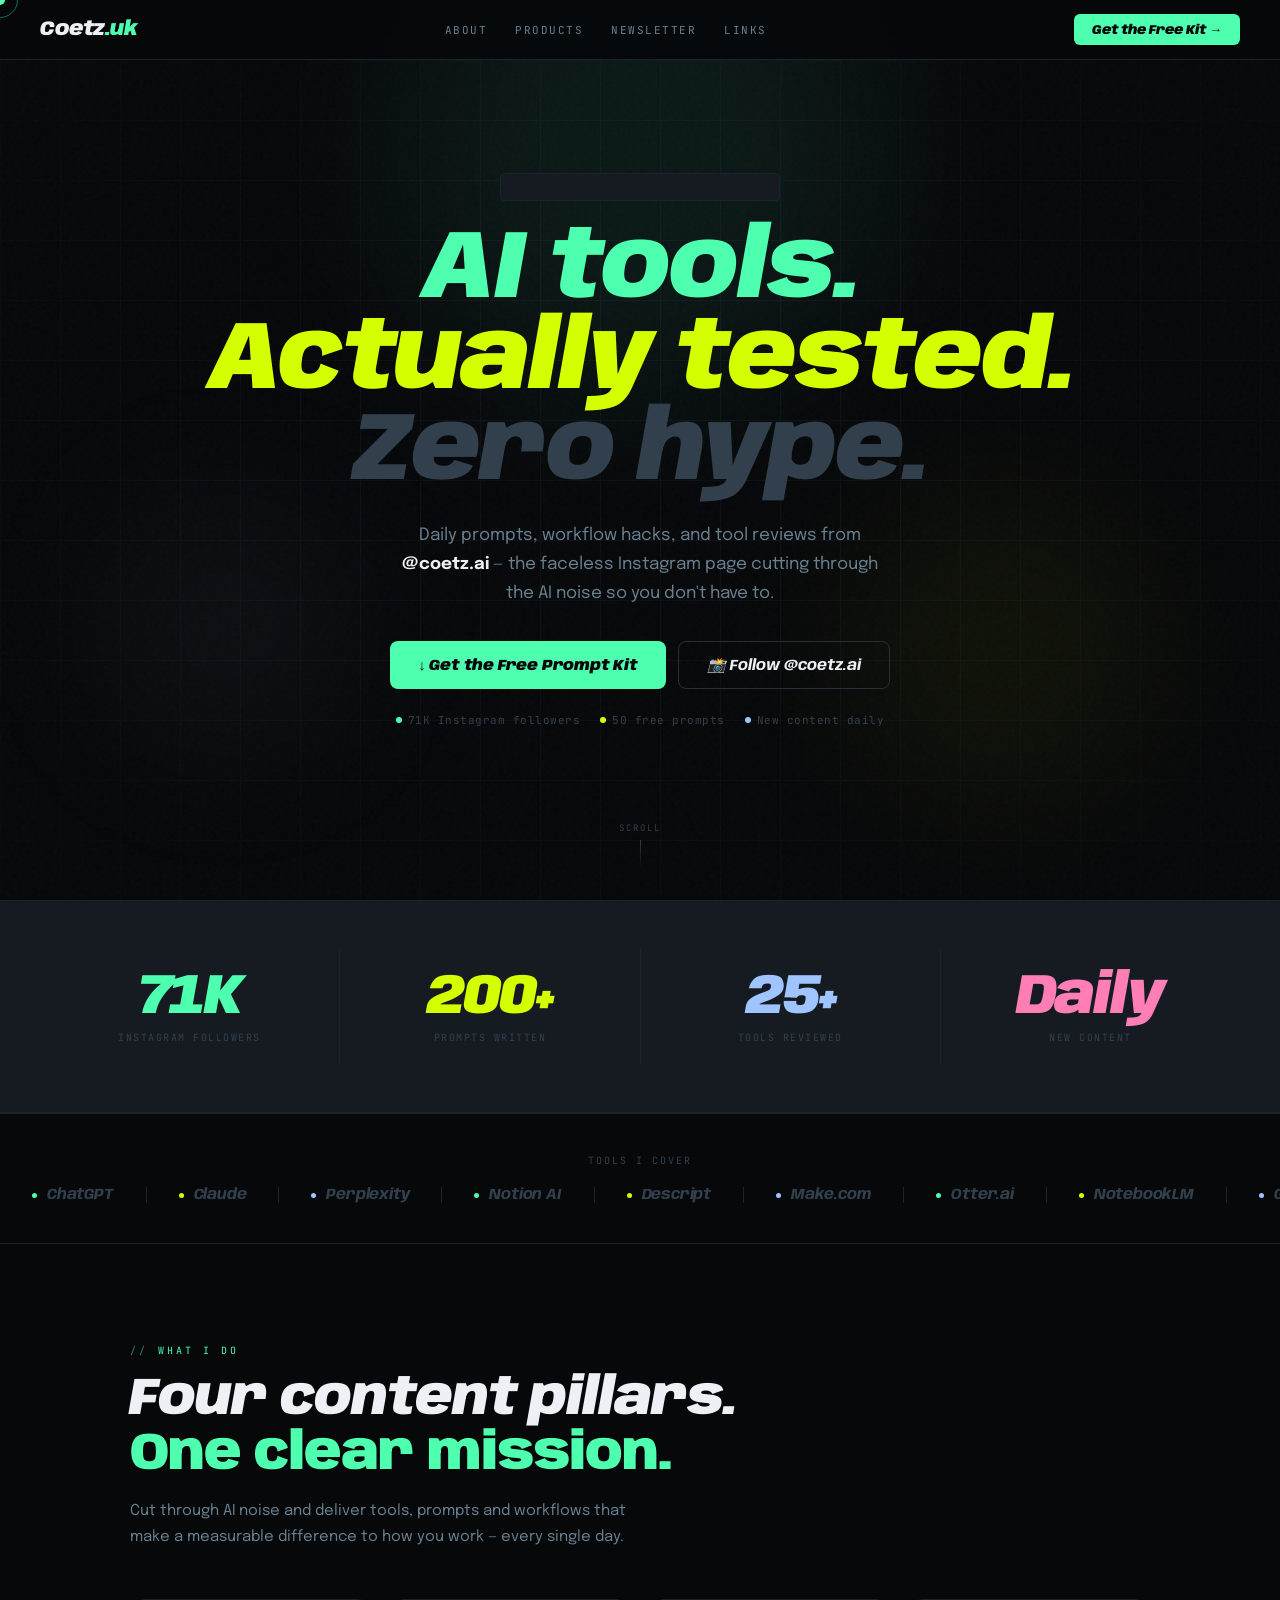
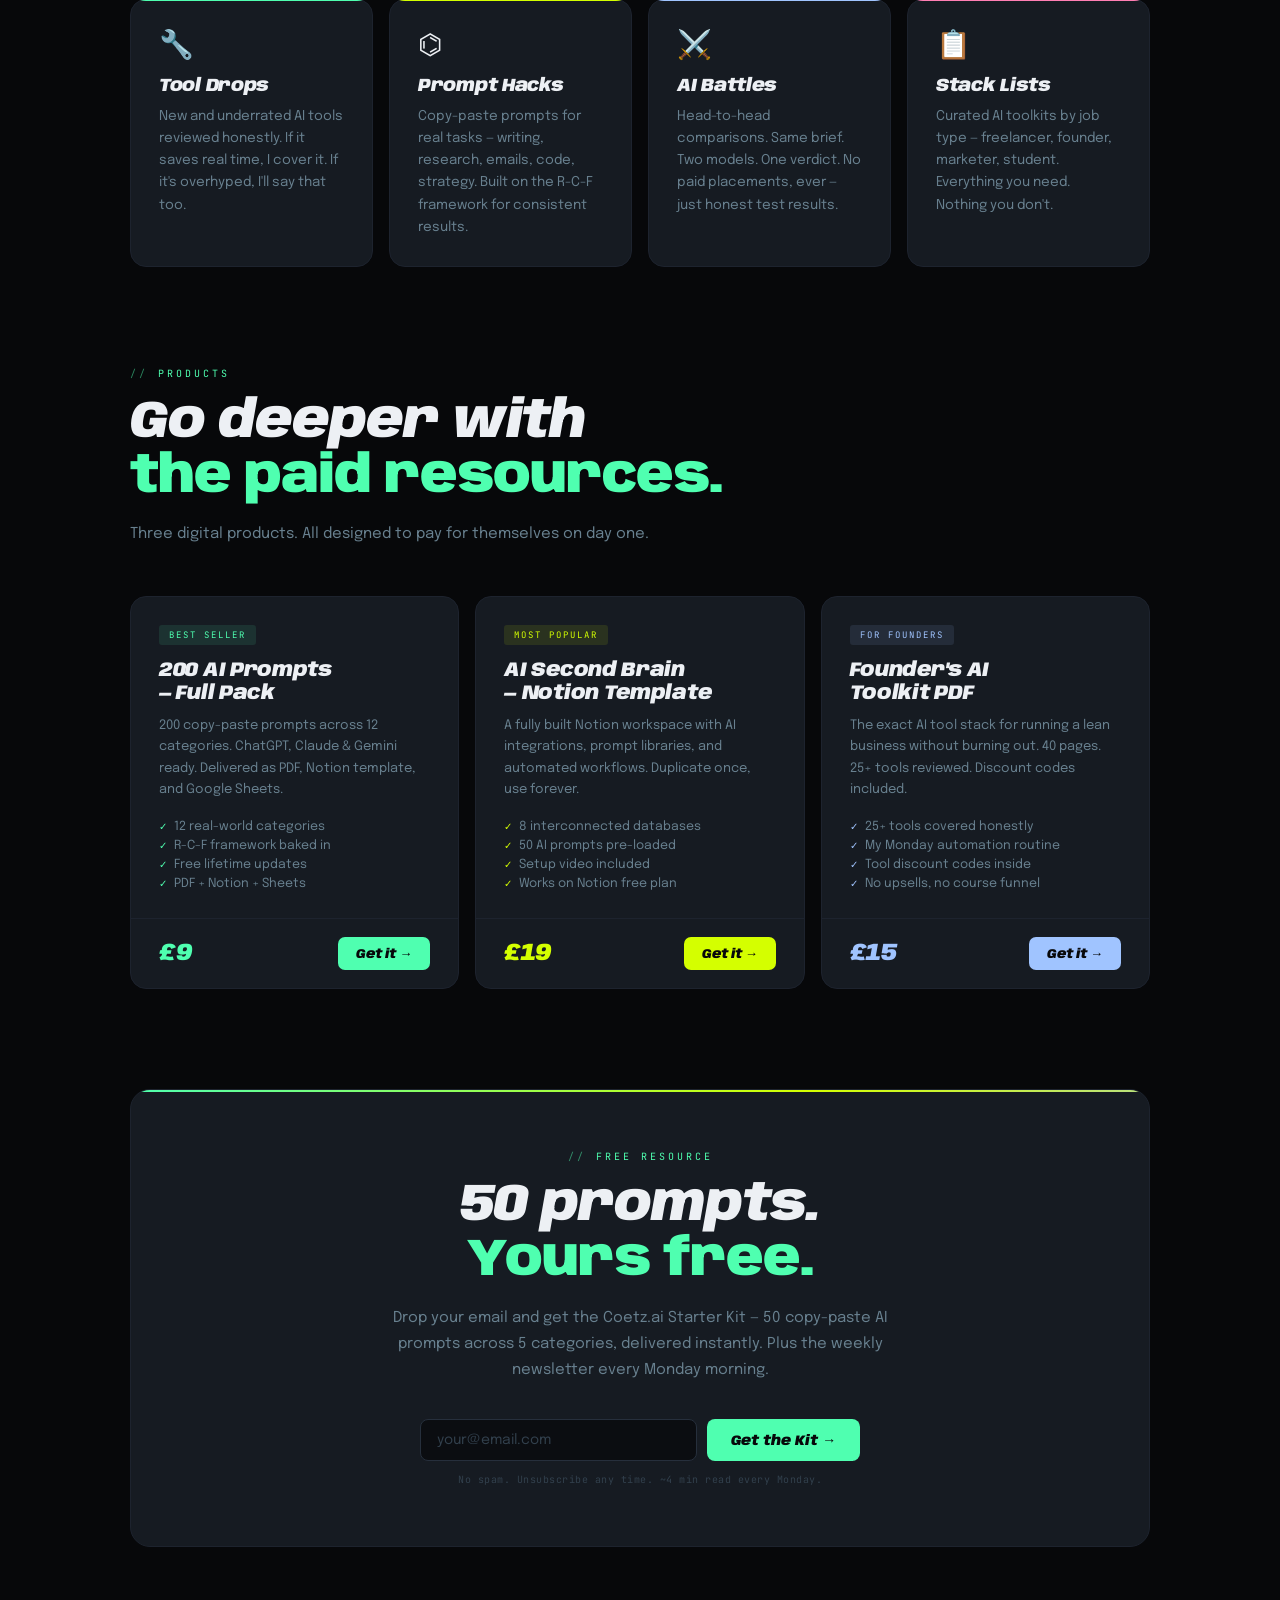
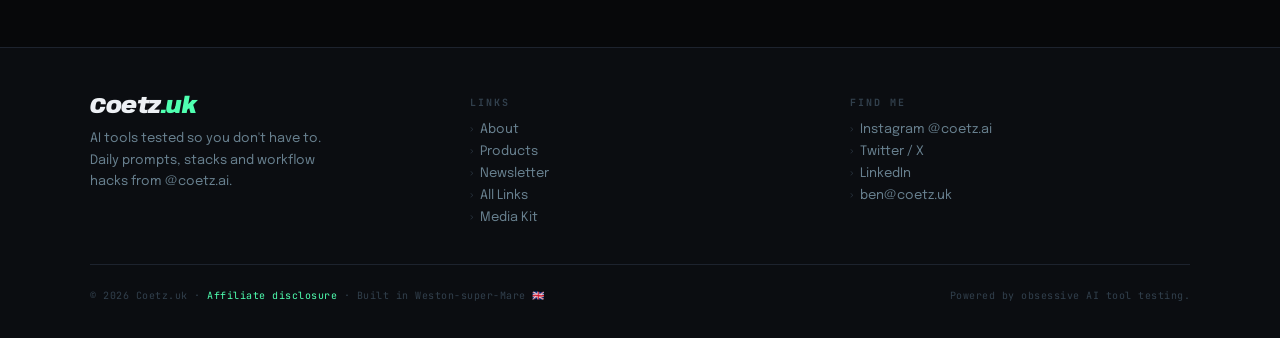
==== commit 0dc28104: "Update website footer years" ====
--- a/index.html
+++ b/index.html
@@ -1148,12 +1148,16 @@
     </div>
   </div>
   <div class="footer-bottom">
-    <p>© 2025 Coetz.uk · <a href="#">Affiliate disclosure</a> · Built in Weston-super-Mare 🇬🇧</p>
+    <p>© <span class="current-year"></span> Coetz.uk · <a href="#">Affiliate disclosure</a> · Built in Weston-super-Mare 🇬🇧</p>
     <p>Powered by obsessive AI tool testing.</p>
   </div>
 </footer>
 
 <script>
+  document.querySelectorAll('.current-year').forEach(year => {
+    year.textContent = new Date().getFullYear();
+  });
+
   // Custom cursor
   const cursor = document.getElementById('cursor');
   const ring = document.getElementById('cursorRing');
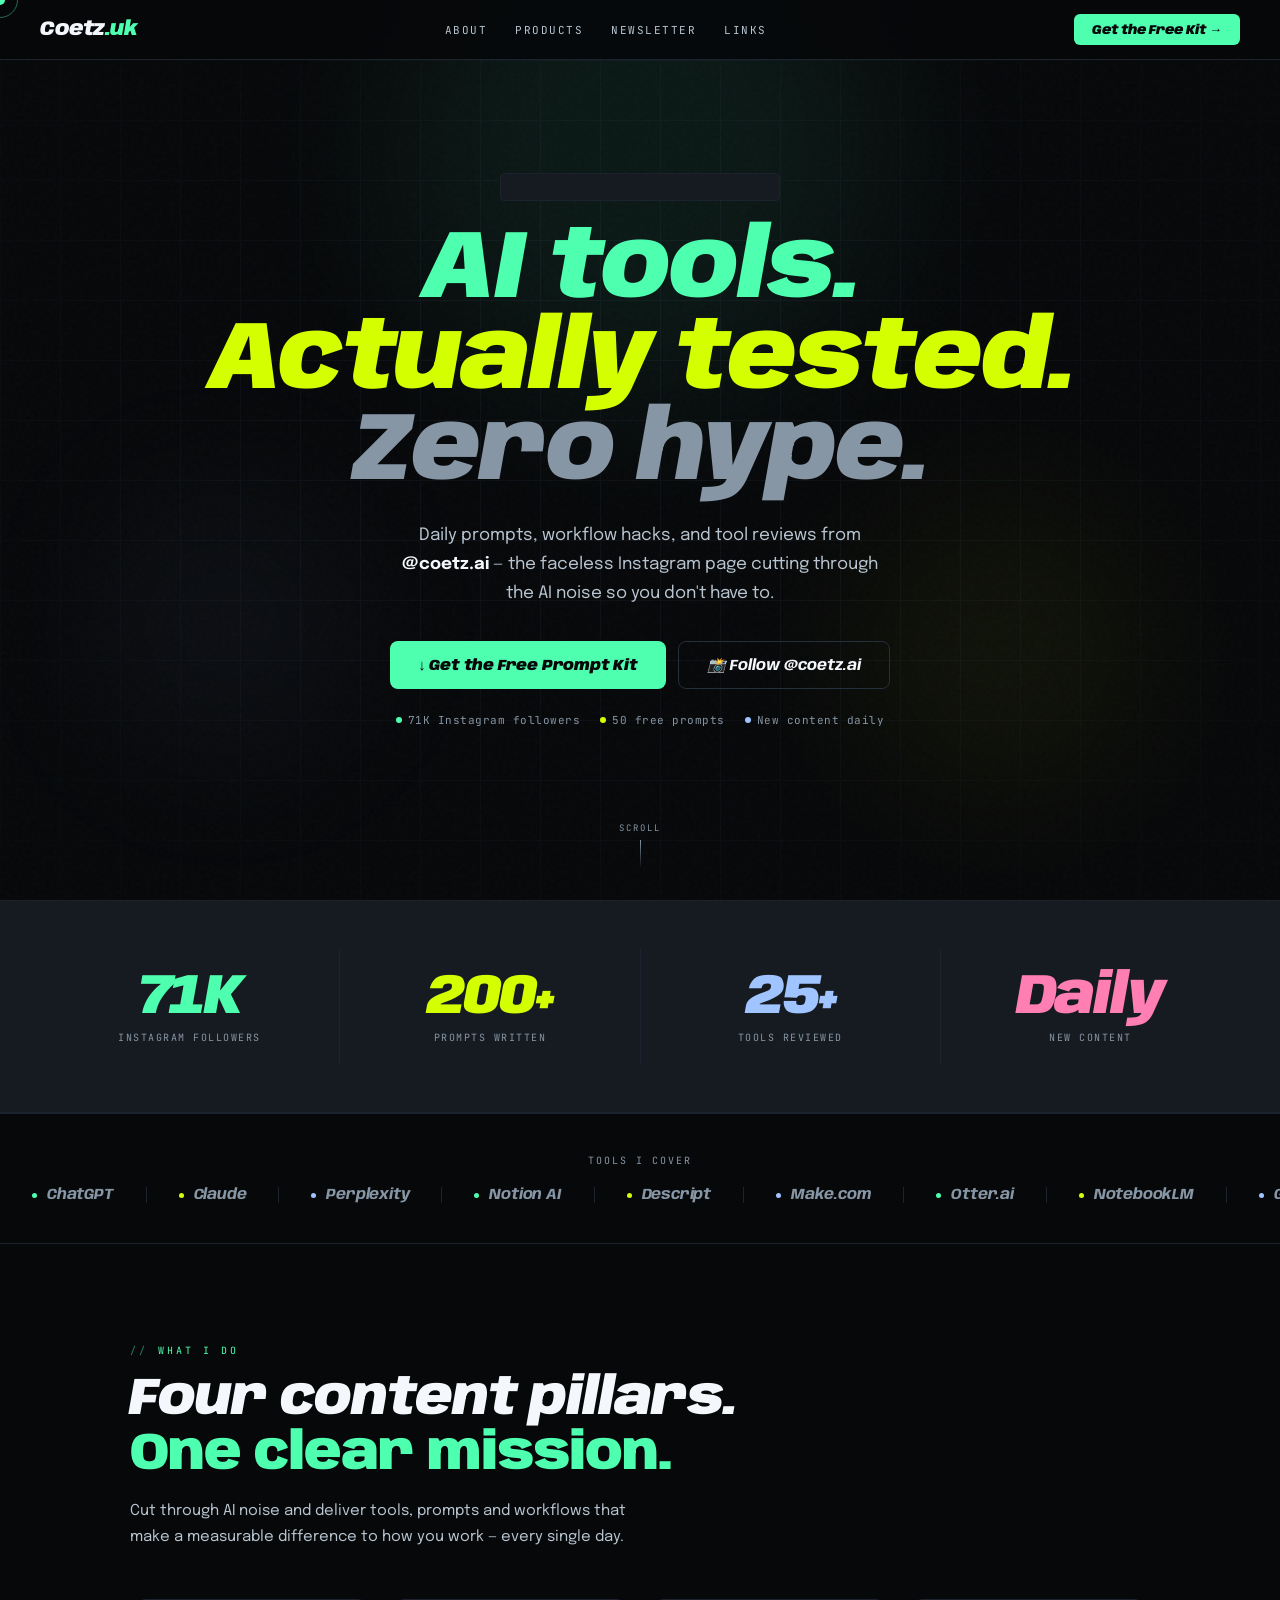
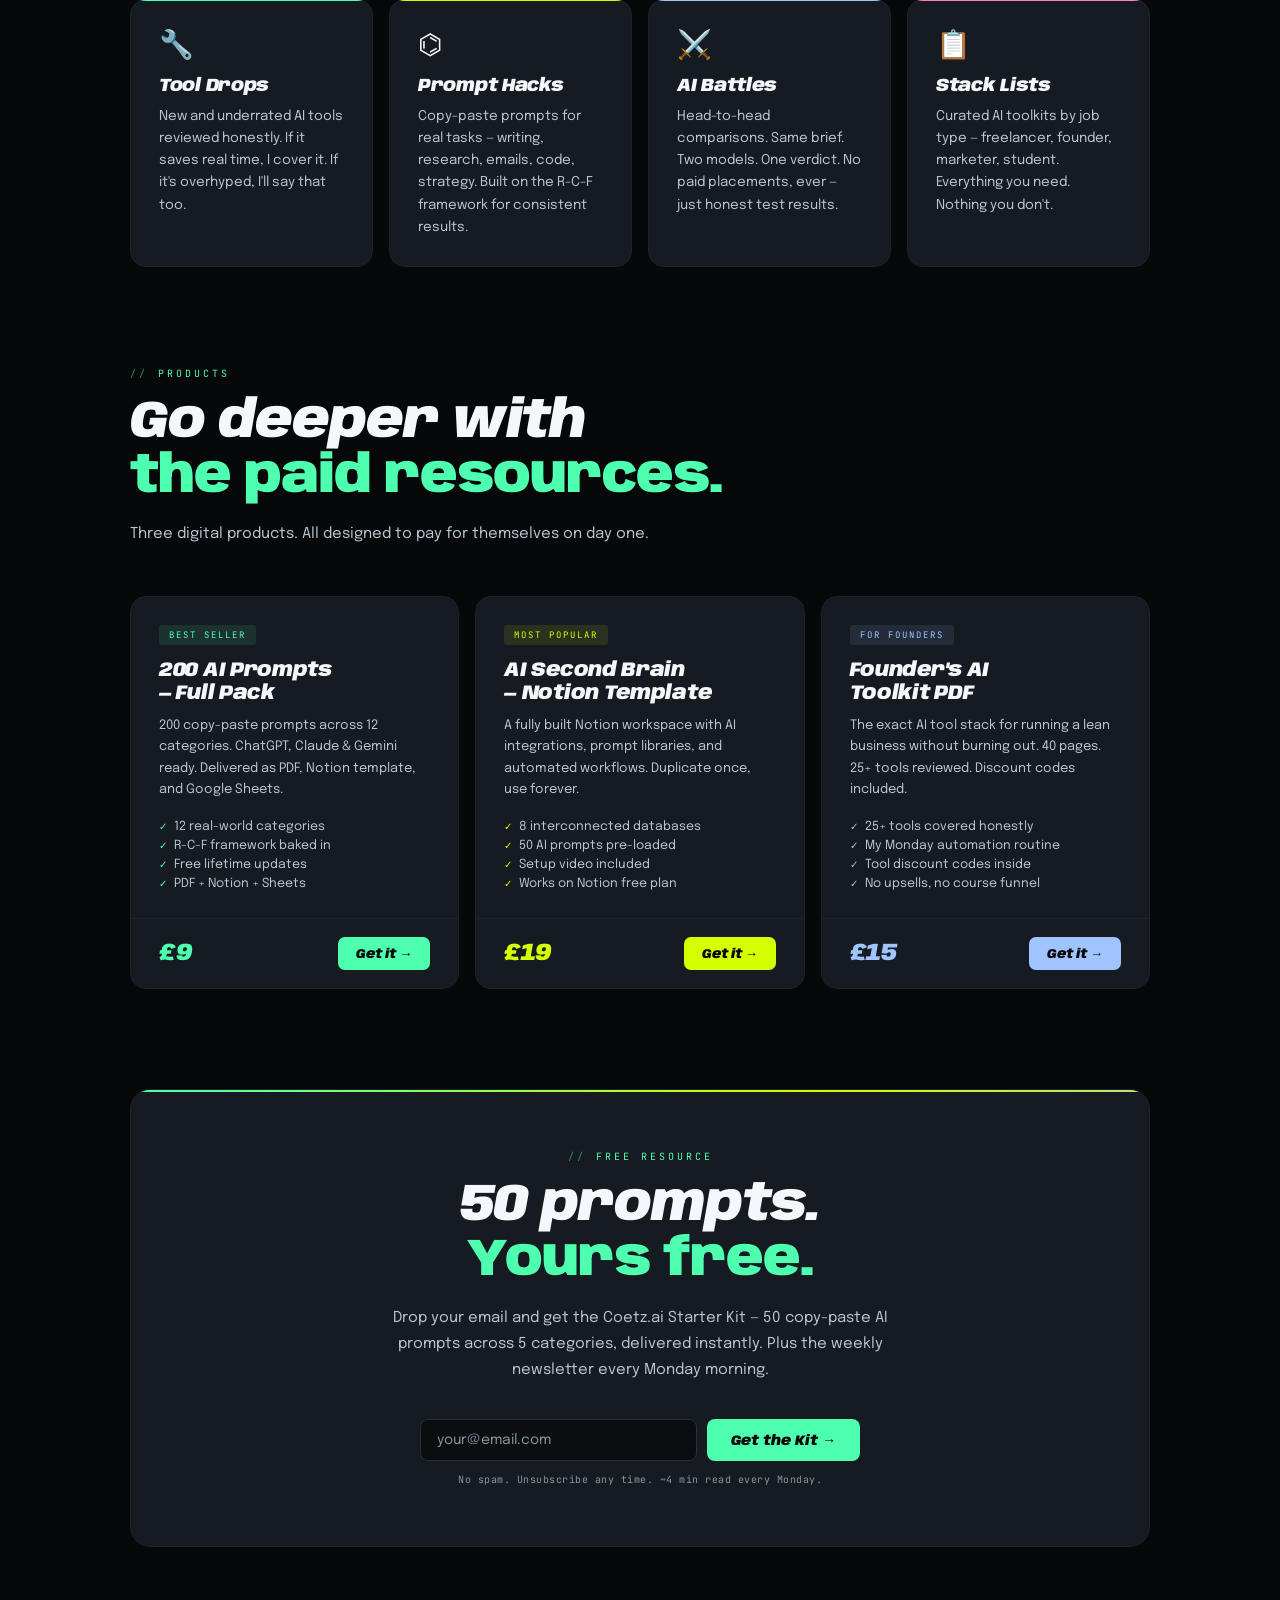
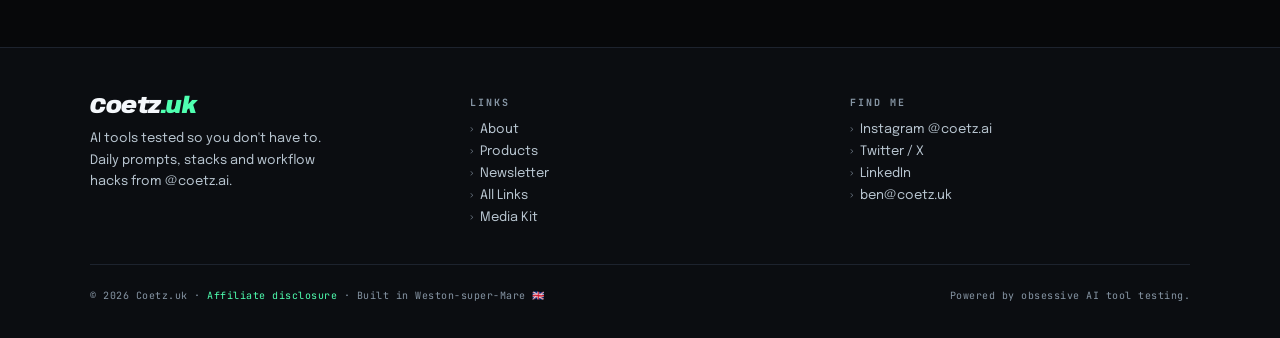
==== commit 44615b9b: "Improve website text readability" ====
--- a/index.html
+++ b/index.html
@@ -9,7 +9,10 @@
 <style>
 /* ── RESET & BASE ── */
 *, *::before, *::after { margin:0; padding:0; box-sizing:border-box; }
-html { scroll-behavior: smooth; }
+html {
+  font-size: 1em;
+  scroll-behavior: smooth;
+}
 
 :root {
   --ink:    #07080a;
@@ -23,14 +26,15 @@
   --volt:   #d4ff00;
   --ice:    #a0c4ff;
   --coral:  #ff7eb3;
-  --t1:     #edf0f4;
-  --t2:     #68808f;
-  --t3:     #32404d;
-  --t4:     #1a2530;
+  --t1:     #f4f7fb;
+  --t2:     #b8c5d0;
+  --t3:     #8796a5;
+  --t4:     #617181;
 }
 
 body {
   font-family: 'Epilogue', sans-serif;
+  font-size: 1em;
   background: var(--ink);
   color: var(--t1);
   overflow-x: hidden;
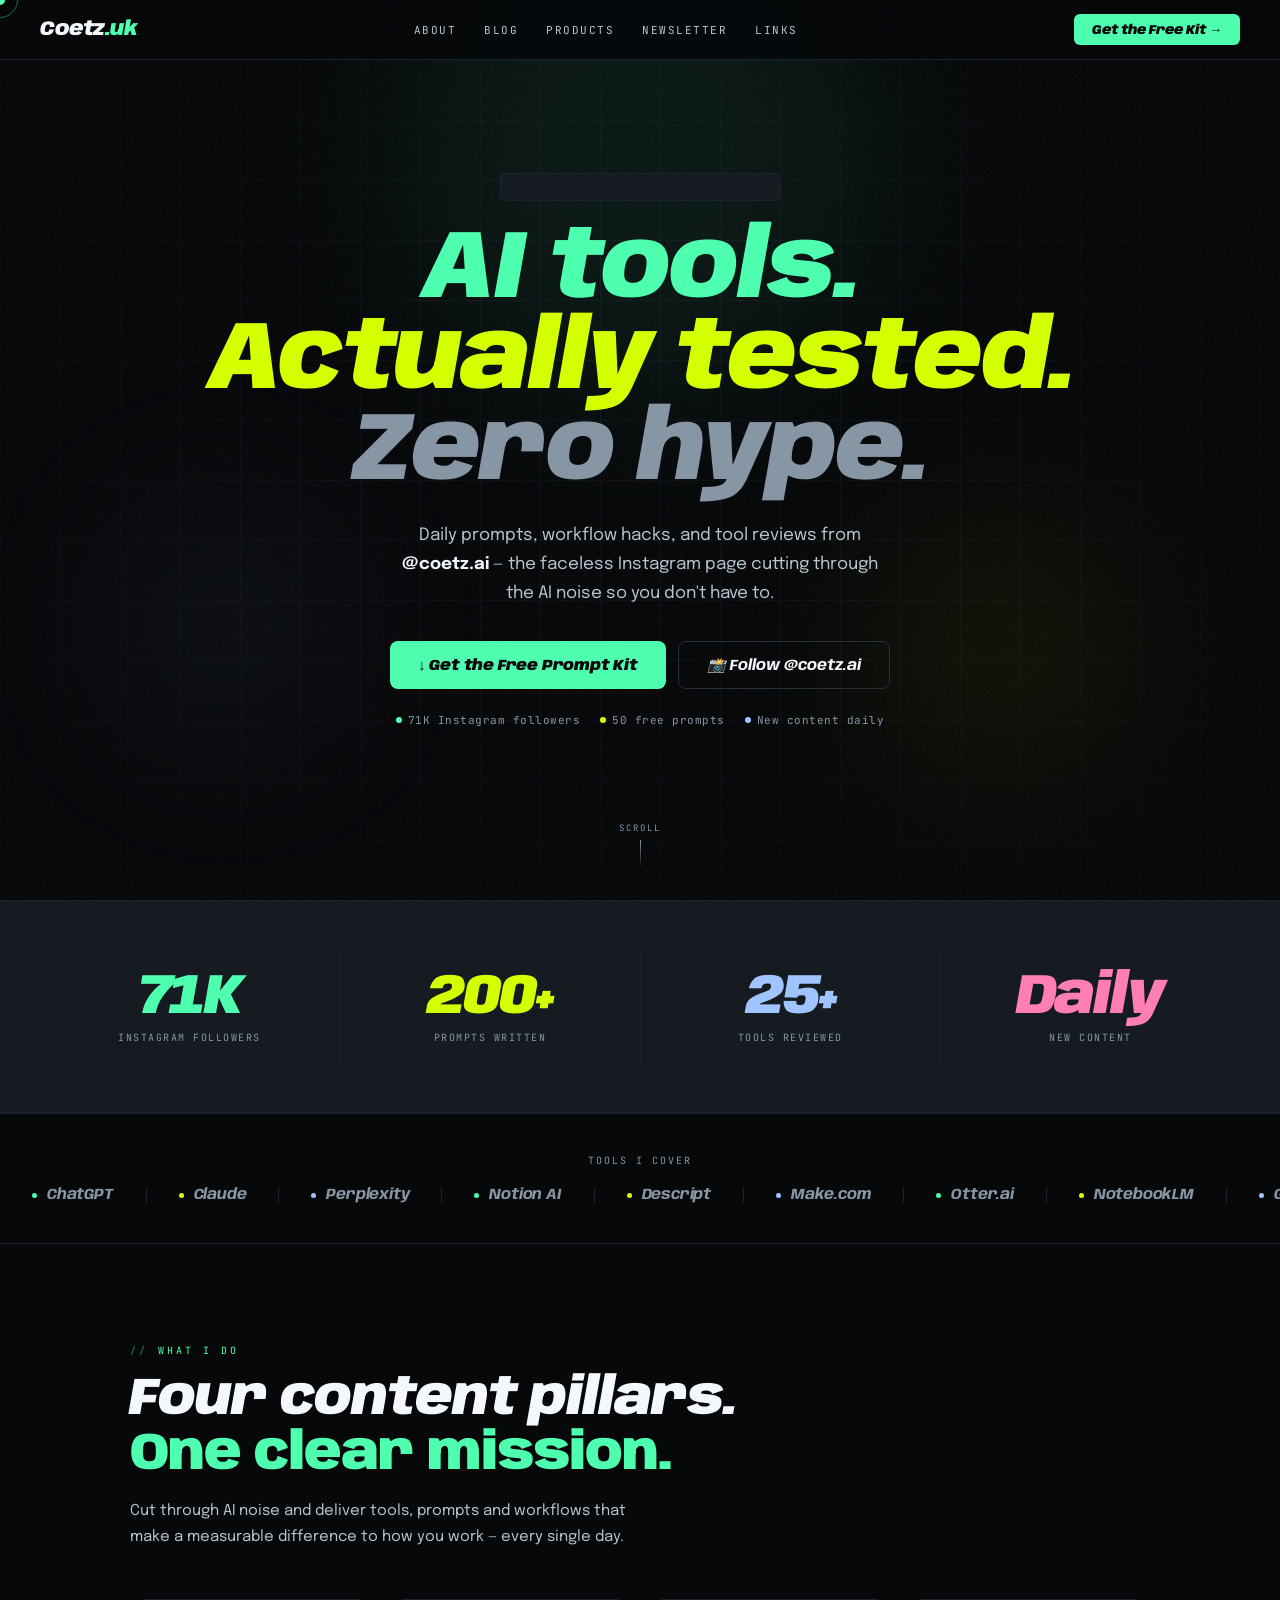
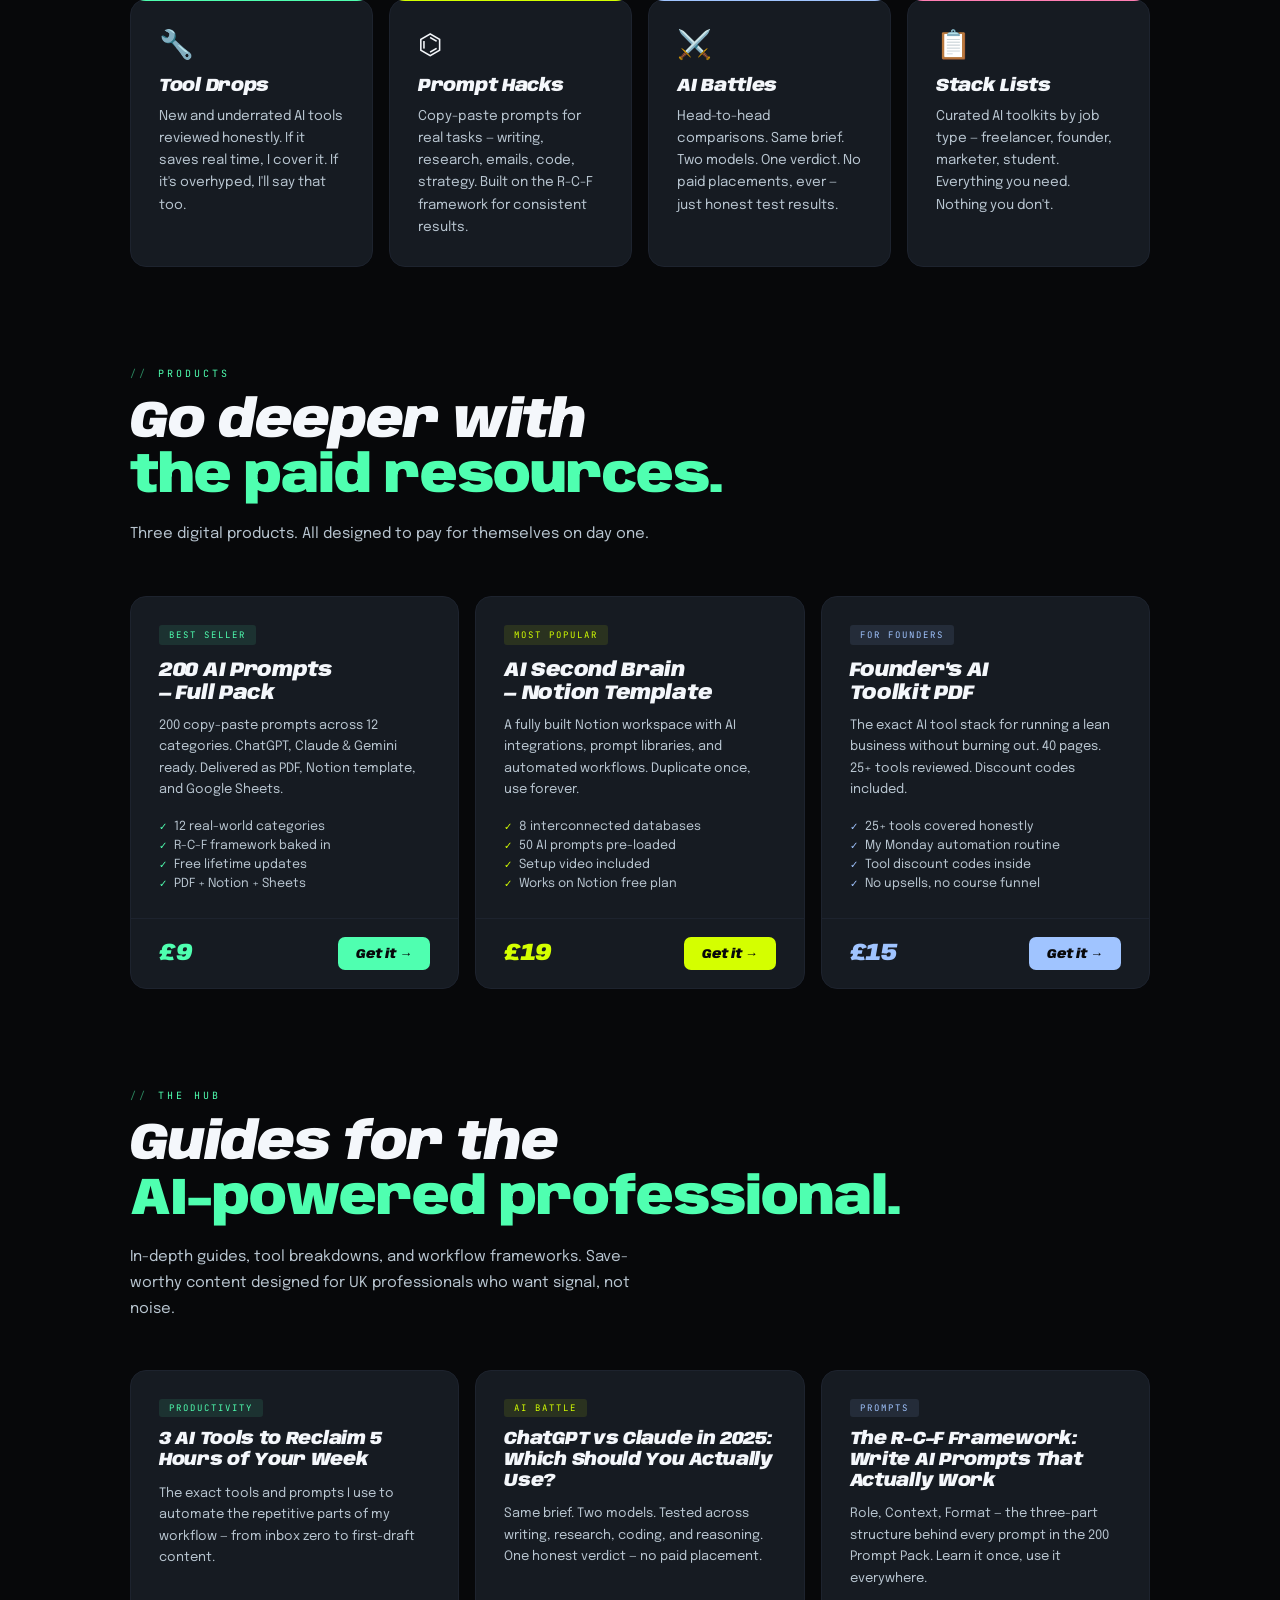
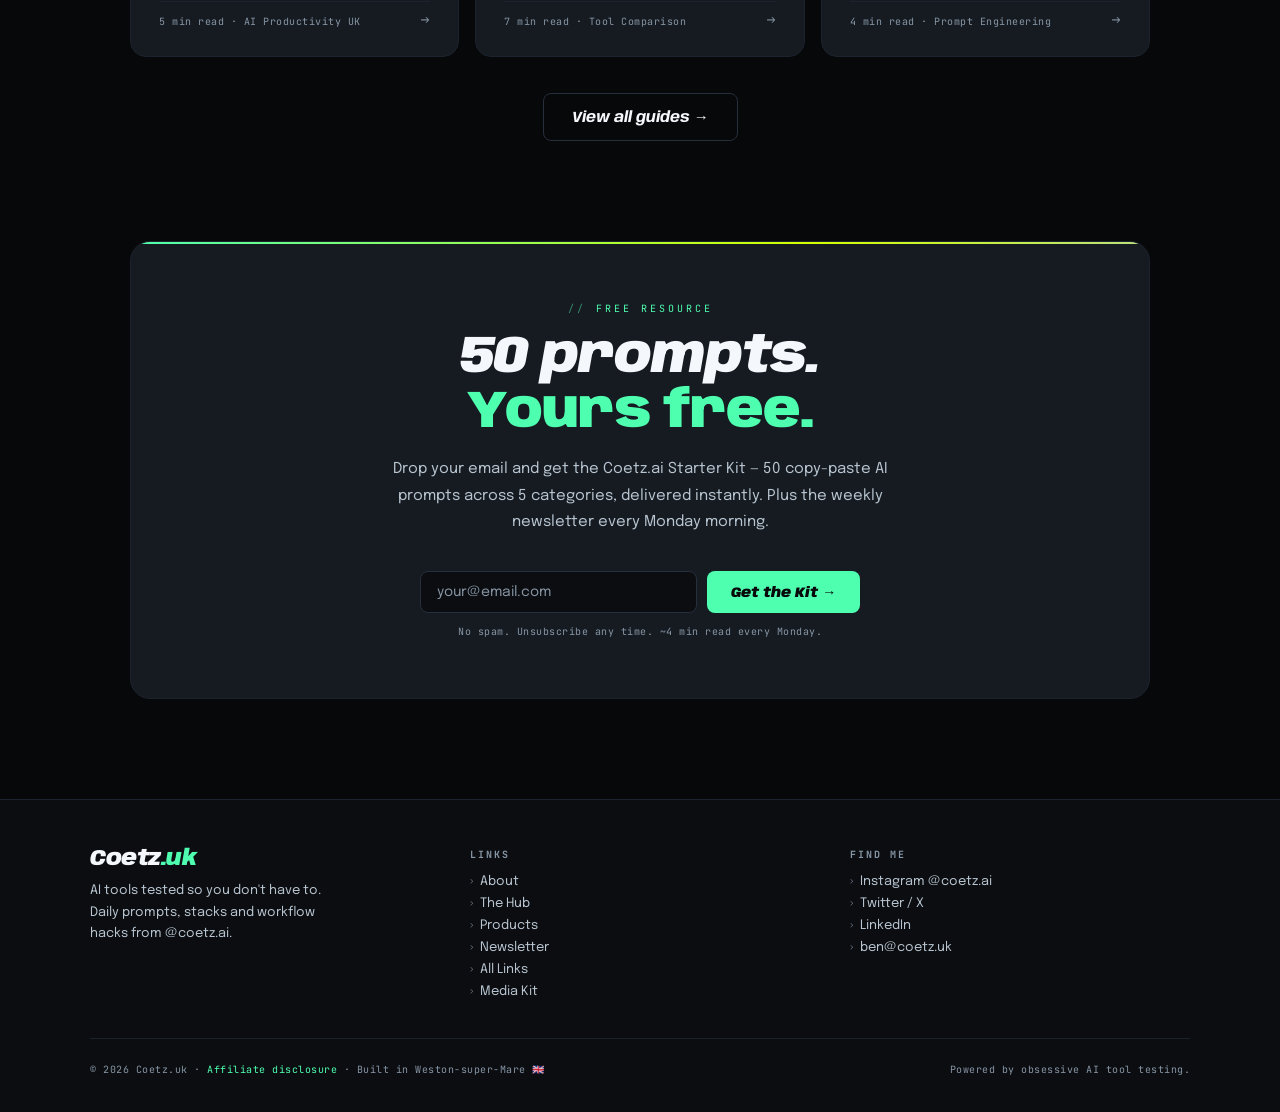
==== commit d20e6653: "Implement SEO and content hub strategy from task brief - Add JSON-LD schema markup (Person + WebSite" ====
--- a/index.html
+++ b/index.html
@@ -3,8 +3,69 @@
 <head>
 <meta charset="UTF-8">
 <meta name="viewport" content="width=device-width, initial-scale=1.0">
-<title>Coetz.uk — AI Tools & Productivity</title>
-<meta name="description" content="AI tools tested so you don't have to. Daily prompts, workflow hacks and tool reviews from @coetz.ai.">
+<title>Coetz.uk — AI Tools & Productivity for UK Professionals</title>
+<meta name="description" content="AI tools tested so you don't have to. Daily prompts, workflow hacks, and honest tool reviews from @coetz.ai — the UK's go-to source for AI productivity.">
+<link rel="canonical" href="https://coetz.uk/">
+
+<!-- Open Graph -->
+<meta property="og:type" content="website">
+<meta property="og:url" content="https://coetz.uk/">
+<meta property="og:title" content="Coetz.uk — AI Tools & Productivity for UK Professionals">
+<meta property="og:description" content="AI tools tested so you don't have to. Daily prompts, workflow hacks, and honest tool reviews from @coetz.ai — 71K followers and counting.">
+<meta property="og:image" content="https://coetz.uk/media/og-card.png">
+<meta property="og:site_name" content="Coetz.uk">
+<meta property="og:locale" content="en_GB">
+
+<!-- Twitter Card -->
+<meta name="twitter:card" content="summary_large_image">
+<meta name="twitter:site" content="@coetz_ai">
+<meta name="twitter:title" content="Coetz.uk — AI Tools & Productivity for UK Professionals">
+<meta name="twitter:description" content="AI tools tested so you don't have to. Prompts, stacks and workflow hacks from @coetz.ai.">
+<meta name="twitter:image" content="https://coetz.uk/media/og-card.png">
+
+<!-- Additional SEO -->
+<meta name="robots" content="index, follow">
+<meta name="author" content="Coetz.uk">
+<meta name="keywords" content="AI tools UK, AI productivity, AI prompts, ChatGPT tips, Claude AI, AI workflow, digital transformation UK, AI for professionals">
+
+<!-- JSON-LD Schema: Person + WebSite -->
+<script type="application/ld+json">
+{
+  "@context": "https://schema.org",
+  "@graph": [
+    {
+      "@type": "Person",
+      "@id": "https://coetz.uk/#person",
+      "name": "Coetz",
+      "url": "https://coetz.uk",
+      "sameAs": [
+        "https://instagram.com/coetz.ai",
+        "https://coetz.uk"
+      ],
+      "knowsAbout": ["Artificial Intelligence", "AI Productivity", "AI Tools", "Prompt Engineering", "Workflow Automation"],
+      "address": {
+        "@type": "PostalAddress",
+        "addressLocality": "Weston-super-Mare",
+        "addressCountry": "GB"
+      }
+    },
+    {
+      "@type": "WebSite",
+      "@id": "https://coetz.uk/#website",
+      "url": "https://coetz.uk",
+      "name": "Coetz.uk",
+      "description": "AI tools tested so you don't have to. Daily prompts, workflow hacks and tool reviews.",
+      "publisher": { "@id": "https://coetz.uk/#person" },
+      "potentialAction": {
+        "@type": "SearchAction",
+        "target": "https://coetz.uk/blog/?q={search_term_string}",
+        "query-input": "required name=search_term_string"
+      }
+    }
+  ]
+}
+</script>
+
 <link href="https://fonts.googleapis.com/css2?family=Anybody:ital,wght@0,400;0,700;0,900;1,400;1,700;1,900&family=JetBrains+Mono:ital,wght@0,300;0,400;0,500;1,300&family=Epilogue:wght@300;400;500;600&display=swap" rel="stylesheet">
 <style>
 /* ── RESET & BASE ── */
@@ -881,6 +942,87 @@
   .newsletter-block { padding: 40px 24px; }
   footer { padding: 40px 20px 28px; }
 }
+
+/* ── BLOG TEASER ── */
+.blog-grid {
+  display: grid;
+  grid-template-columns: repeat(auto-fit, minmax(280px, 1fr));
+  gap: 16px;
+}
+
+.blog-card {
+  background: var(--panel);
+  border: 1px solid var(--lift);
+  border-radius: 16px;
+  padding: 28px;
+  text-decoration: none;
+  color: inherit;
+  display: flex;
+  flex-direction: column;
+  gap: 12px;
+  transition: border-color .25s, transform .25s;
+  position: relative;
+  overflow: hidden;
+}
+.blog-card:hover { border-color: var(--rimhi); transform: translateY(-3px); }
+
+.blog-card-tag {
+  font-family: 'JetBrains Mono', monospace;
+  font-size: 9px;
+  letter-spacing: 2px;
+  text-transform: uppercase;
+  padding: 3px 10px;
+  border-radius: 3px;
+  display: inline-block;
+  align-self: flex-start;
+}
+.blog-card:nth-child(1) .blog-card-tag { background: rgba(79,255,176,.1); color: var(--sig); }
+.blog-card:nth-child(2) .blog-card-tag { background: rgba(212,255,0,.1); color: var(--volt); }
+.blog-card:nth-child(3) .blog-card-tag { background: rgba(160,196,255,.1); color: var(--ice); }
+
+.blog-card-title {
+  font-family: 'Anybody', sans-serif;
+  font-size: 18px;
+  font-weight: 900;
+  font-style: italic;
+  line-height: 1.15;
+  letter-spacing: -0.3px;
+}
+
+.blog-card-body {
+  font-size: 13px;
+  color: var(--t2);
+  line-height: 1.65;
+  flex: 1;
+}
+
+.blog-card-foot {
+  display: flex;
+  align-items: center;
+  justify-content: space-between;
+  padding-top: 12px;
+  border-top: 1px solid var(--lift);
+  margin-top: auto;
+}
+
+.blog-card-meta {
+  font-family: 'JetBrains Mono', monospace;
+  font-size: 10px;
+  color: var(--t3);
+  letter-spacing: 0.5px;
+}
+
+.blog-card-arrow {
+  font-size: 14px;
+  color: var(--t3);
+  transition: color .2s, transform .2s;
+}
+.blog-card:hover .blog-card-arrow { color: var(--sig); transform: translateX(3px); }
+
+.blog-cta-row {
+  text-align: center;
+  margin-top: 36px;
+}
 </style>
 </head>
 <body>
@@ -894,6 +1036,7 @@
   <a href="#" class="nav-brand">Coetz<span class="tld">.uk</span></a>
   <ul class="nav-links">
     <li><a href="#about">About</a></li>
+    <li><a href="blog/">Blog</a></li>
     <li><a href="#products">Products</a></li>
     <li><a href="#newsletter">Newsletter</a></li>
     <li><a href="links/">Links</a></li>
@@ -1109,6 +1252,49 @@
   </div>
 </section>
 
+<!-- Blog Teaser -->
+<section id="blog" style="padding-top:0;">
+  <div class="section-eye">The Hub</div>
+  <h2 class="section-h">Guides for the<br><em>AI-powered professional.</em></h2>
+  <p class="section-p">In-depth guides, tool breakdowns, and workflow frameworks. Save-worthy content designed for UK professionals who want signal, not noise.</p>
+
+  <div class="blog-grid">
+    <a href="blog/ai-tools-reclaim-5-hours/" class="blog-card">
+      <div class="blog-card-tag">Productivity</div>
+      <div class="blog-card-title">3 AI Tools to Reclaim 5 Hours of Your Week</div>
+      <div class="blog-card-body">The exact tools and prompts I use to automate the repetitive parts of my workflow — from inbox zero to first-draft content.</div>
+      <div class="blog-card-foot">
+        <span class="blog-card-meta">5 min read · AI Productivity UK</span>
+        <span class="blog-card-arrow">→</span>
+      </div>
+    </a>
+
+    <a href="blog/chatgpt-vs-claude/" class="blog-card">
+      <div class="blog-card-tag">AI Battle</div>
+      <div class="blog-card-title">ChatGPT vs Claude in 2025: Which Should You Actually Use?</div>
+      <div class="blog-card-body">Same brief. Two models. Tested across writing, research, coding, and reasoning. One honest verdict — no paid placement.</div>
+      <div class="blog-card-foot">
+        <span class="blog-card-meta">7 min read · Tool Comparison</span>
+        <span class="blog-card-arrow">→</span>
+      </div>
+    </a>
+
+    <a href="blog/rcf-prompt-framework/" class="blog-card">
+      <div class="blog-card-tag">Prompts</div>
+      <div class="blog-card-title">The R-C-F Framework: Write AI Prompts That Actually Work</div>
+      <div class="blog-card-body">Role, Context, Format — the three-part structure behind every prompt in the 200 Prompt Pack. Learn it once, use it everywhere.</div>
+      <div class="blog-card-foot">
+        <span class="blog-card-meta">4 min read · Prompt Engineering</span>
+        <span class="blog-card-arrow">→</span>
+      </div>
+    </a>
+  </div>
+
+  <div class="blog-cta-row">
+    <a href="blog/" class="btn-ghost">View all guides →</a>
+  </div>
+</section>
+
 <!-- Newsletter -->
 <section id="newsletter" style="padding-top:0; padding-bottom:100px;">
   <div class="newsletter-block">
@@ -1135,6 +1321,7 @@
       <h4>Links</h4>
       <ul>
         <li><a href="#about">About</a></li>
+        <li><a href="blog/">The Hub</a></li>
         <li><a href="#products">Products</a></li>
         <li><a href="#newsletter">Newsletter</a></li>
         <li><a href="links/">All Links</a></li>
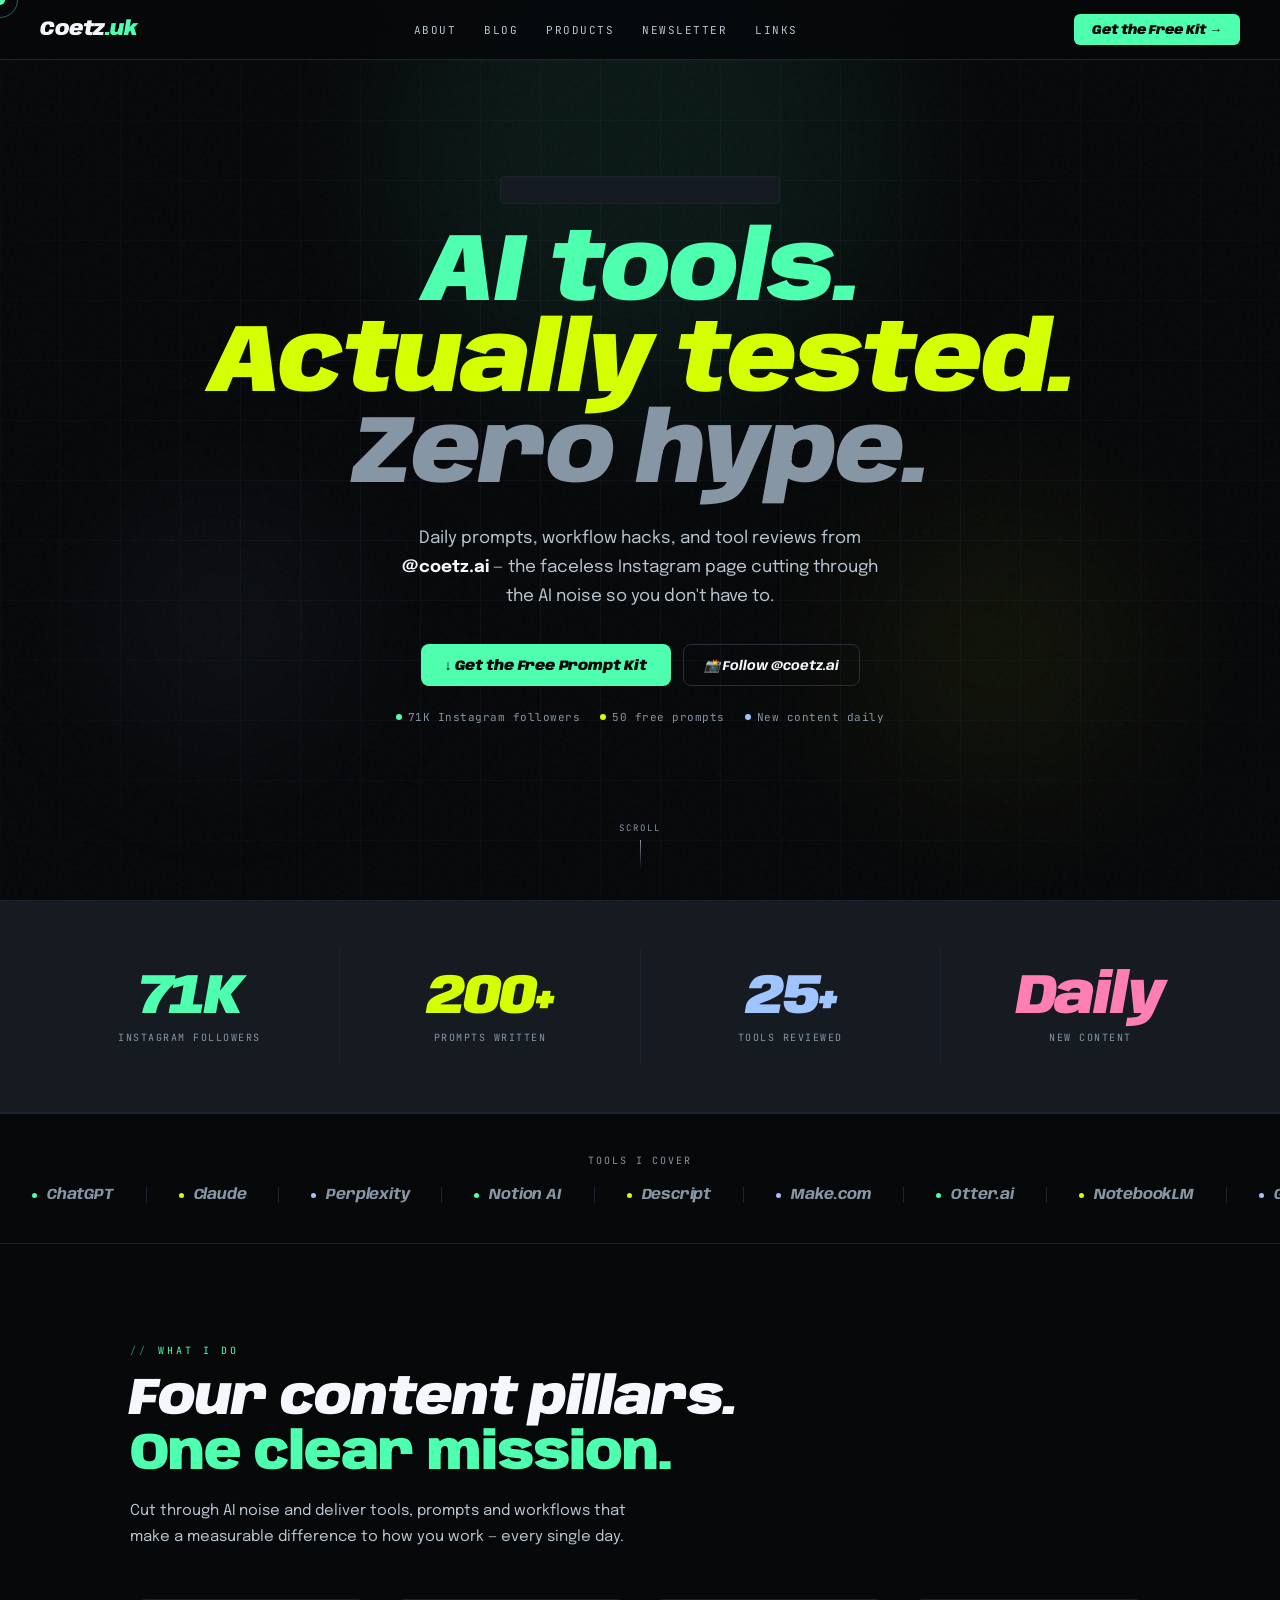
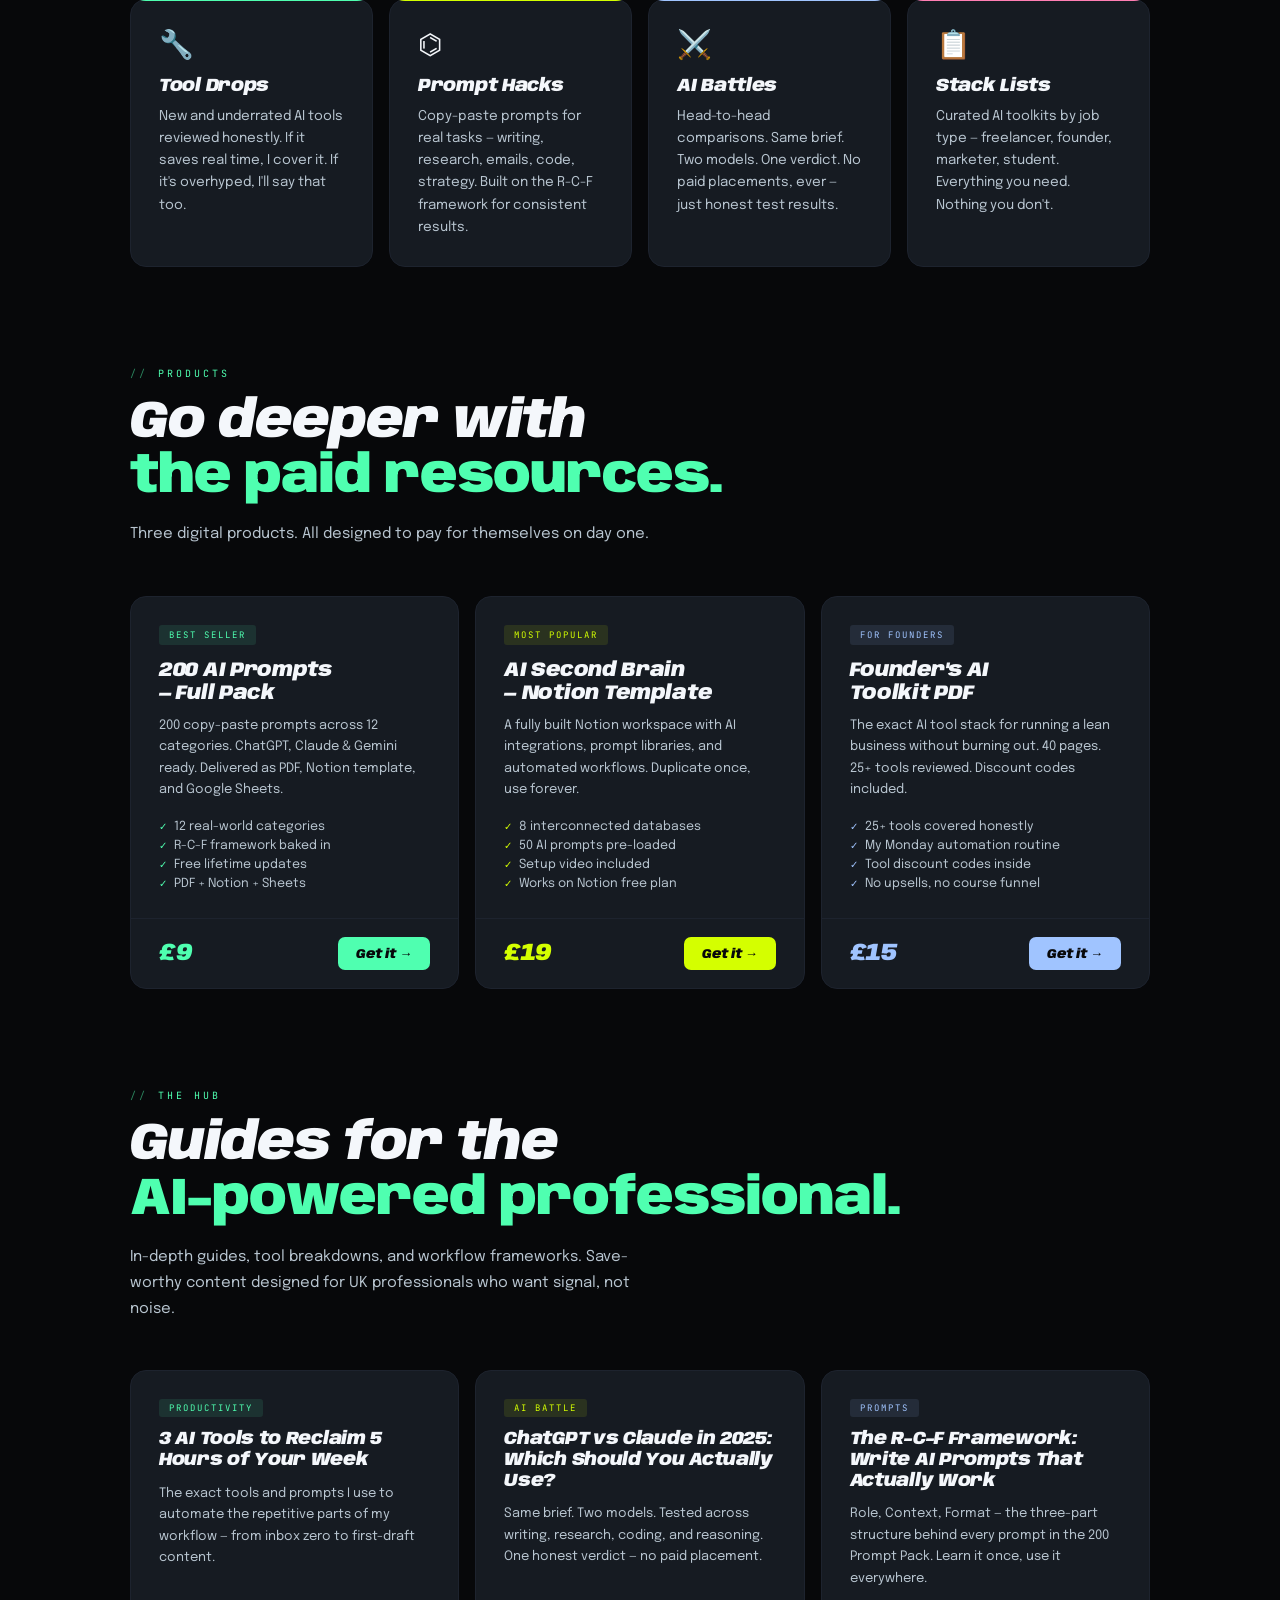
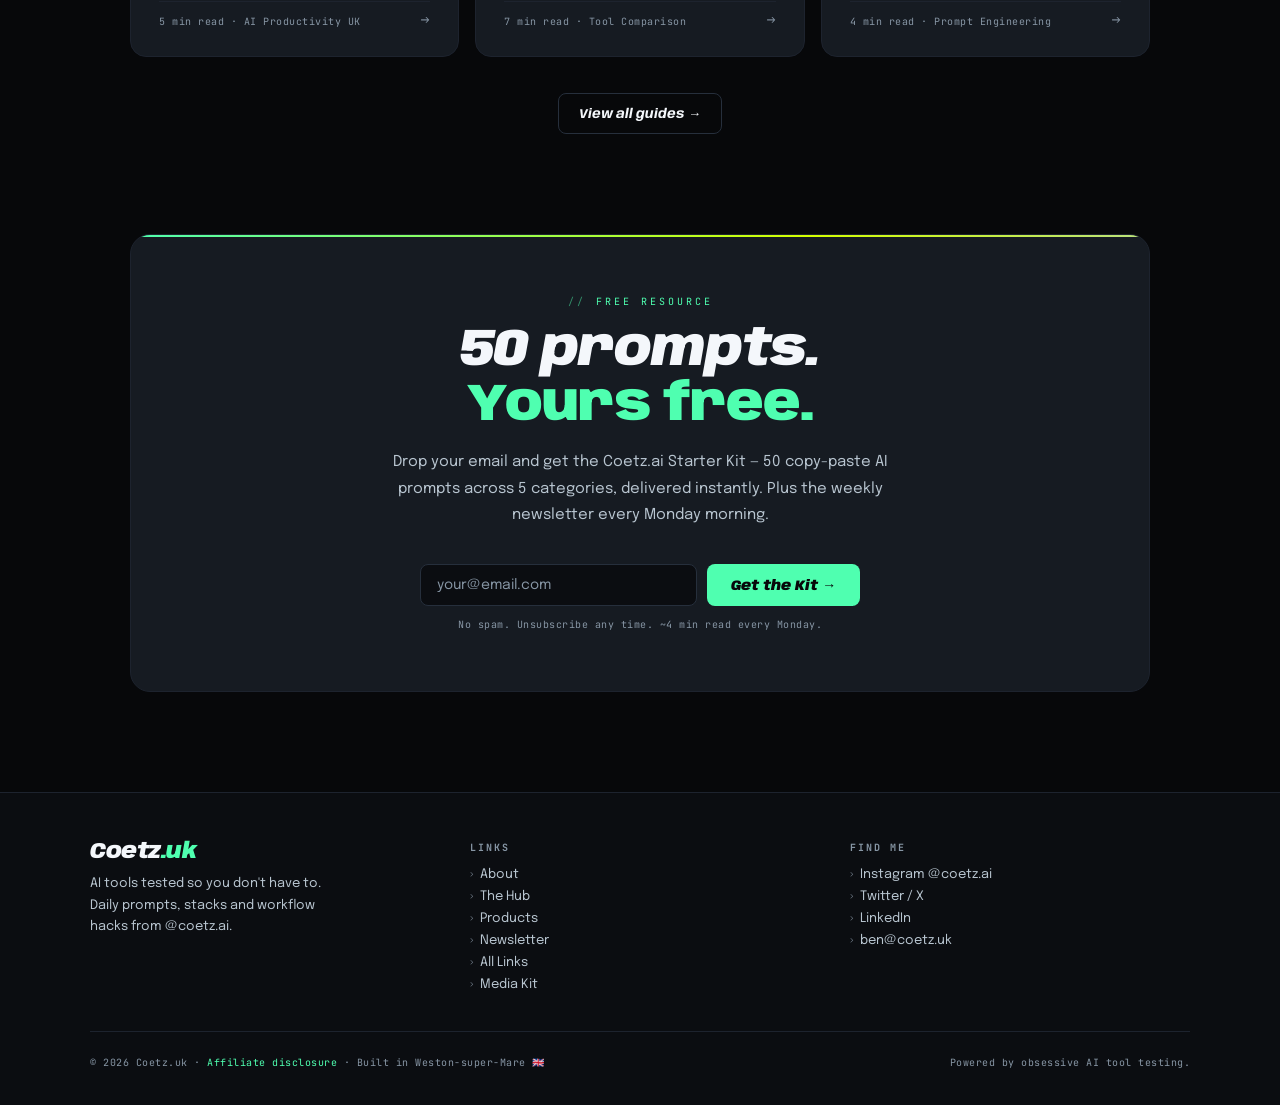
==== commit ddc6f058: "Refactor all 13 pages to use shared CSS + add font preconnect Remove ~1,300 lines of duplicated inli" ====
--- a/index.html
+++ b/index.html
@@ -66,42 +66,11 @@
 }
 </script>
 
+<link rel="preconnect" href="https://fonts.googleapis.com">
+<link rel="preconnect" href="https://fonts.gstatic.com" crossorigin>
 <link href="https://fonts.googleapis.com/css2?family=Anybody:ital,wght@0,400;0,700;0,900;1,400;1,700;1,900&family=JetBrains+Mono:ital,wght@0,300;0,400;0,500;1,300&family=Epilogue:wght@300;400;500;600&display=swap" rel="stylesheet">
+<link rel="stylesheet" href="/assets/css/style.css">
 <style>
-/* ── RESET & BASE ── */
-*, *::before, *::after { margin:0; padding:0; box-sizing:border-box; }
-html {
-  font-size: 1em;
-  scroll-behavior: smooth;
-}
-
-:root {
-  --ink:    #07080a;
-  --deep:   #0b0d11;
-  --surf:   #111418;
-  --panel:  #161b22;
-  --lift:   #1d232e;
-  --rim:    #262f3c;
-  --rimhi:  #30404f;
-  --sig:    #4fffb0;
-  --volt:   #d4ff00;
-  --ice:    #a0c4ff;
-  --coral:  #ff7eb3;
-  --t1:     #f4f7fb;
-  --t2:     #b8c5d0;
-  --t3:     #8796a5;
-  --t4:     #617181;
-}
-
-body {
-  font-family: 'Epilogue', sans-serif;
-  font-size: 1em;
-  background: var(--ink);
-  color: var(--t1);
-  overflow-x: hidden;
-  cursor: none;
-}
-
 /* ── CUSTOM CURSOR ── */
 .cursor {
   position: fixed;
@@ -136,71 +105,6 @@
   z-index: 0;
 }
 
-/* ── NAV ── */
-nav {
-  position: fixed;
-  top: 0; left: 0; right: 0;
-  z-index: 100;
-  padding: 0 40px;
-  height: 60px;
-  display: flex;
-  align-items: center;
-  justify-content: space-between;
-  background: rgba(7,8,10,.85);
-  backdrop-filter: blur(16px);
-  border-bottom: 1px solid var(--lift);
-}
-
-.nav-brand {
-  font-family: 'Anybody', sans-serif;
-  font-size: 20px;
-  font-weight: 900;
-  font-style: italic;
-  letter-spacing: -0.5px;
-  text-decoration: none;
-  color: var(--t1);
-}
-.nav-brand .tld { color: var(--sig); }
-
-.nav-links {
-  display: flex;
-  align-items: center;
-  gap: 28px;
-  list-style: none;
-}
-
-.nav-links a {
-  font-family: 'JetBrains Mono', monospace;
-  font-size: 11px;
-  letter-spacing: 1.5px;
-  text-transform: uppercase;
-  color: var(--t2);
-  text-decoration: none;
-  transition: color .2s;
-}
-.nav-links a:hover { color: var(--t1); }
-
-.nav-cta {
-  font-family: 'Anybody', sans-serif;
-  font-size: 13px;
-  font-weight: 900;
-  font-style: italic;
-  background: var(--sig);
-  color: var(--ink);
-  border: none;
-  padding: 8px 18px;
-  border-radius: 6px;
-  cursor: pointer;
-  text-decoration: none;
-  transition: opacity .2s;
-}
-.nav-cta:hover { opacity: .85; }
-
-@media (max-width:700px) {
-  .nav-links { display:none; }
-  nav { padding: 0 20px; }
-}
-
 /* ── HERO ── */
 .hero {
   min-height: 100vh;
@@ -345,45 +249,6 @@
   margin-top: 8px;
 }
 
-.btn-primary {
-  font-family: 'Anybody', sans-serif;
-  font-size: 15px;
-  font-weight: 900;
-  font-style: italic;
-  background: var(--sig);
-  color: var(--ink);
-  border: none;
-  padding: 14px 28px;
-  border-radius: 8px;
-  cursor: pointer;
-  text-decoration: none;
-  display: inline-flex;
-  align-items: center;
-  gap: 8px;
-  transition: opacity .2s, transform .2s;
-  letter-spacing: -0.2px;
-}
-.btn-primary:hover { opacity:.87; transform:translateY(-2px); }
-
-.btn-ghost {
-  font-family: 'Anybody', sans-serif;
-  font-size: 15px;
-  font-weight: 700;
-  font-style: italic;
-  background: transparent;
-  color: var(--t1);
-  border: 1px solid var(--rim);
-  padding: 14px 28px;
-  border-radius: 8px;
-  cursor: pointer;
-  text-decoration: none;
-  display: inline-flex;
-  align-items: center;
-  gap: 8px;
-  transition: border-color .2s, transform .2s;
-}
-.btn-ghost:hover { border-color: var(--rimhi); transform:translateY(-2px); }
-
 /* Social proof row */
 .proof-row {
   display: flex;
@@ -439,47 +304,6 @@
 .scroll-arrow {
   width: 1px; height: 28px;
   background: linear-gradient(var(--t3), transparent);
-}
-
-/* ── SECTION SHARED ── */
-section {
-  padding: 100px 40px;
-  max-width: 1100px;
-  margin: 0 auto;
-  position: relative;
-  z-index: 1;
-}
-
-.section-eye {
-  font-family: 'JetBrains Mono', monospace;
-  font-size: 10px;
-  letter-spacing: 3px;
-  text-transform: uppercase;
-  color: var(--sig);
-  display: flex;
-  align-items: center;
-  gap: 10px;
-  margin-bottom: 16px;
-}
-.section-eye::before { content: '//'; opacity:.5; }
-
-.section-h {
-  font-family: 'Anybody', sans-serif;
-  font-size: clamp(28px, 4.5vw, 52px);
-  font-weight: 900;
-  font-style: italic;
-  line-height: 1.05;
-  letter-spacing: -1px;
-  margin-bottom: 16px;
-}
-.section-h em { font-style: normal; color: var(--sig); }
-
-.section-p {
-  font-size: 15px;
-  color: var(--t2);
-  max-width: 520px;
-  line-height: 1.75;
-  margin-bottom: 48px;
 }
 
 /* ── WHAT I DO GRID ── */
@@ -689,86 +513,6 @@
 .prod-card:nth-child(2) .prod-buy { background: var(--volt); color: var(--ink); }
 .prod-card:nth-child(3) .prod-buy { background: var(--ice); color: var(--ink); }
 
-/* ── NEWSLETTER ── */
-.newsletter-block {
-  background: var(--panel);
-  border: 1px solid var(--lift);
-  border-radius: 20px;
-  padding: 60px 48px;
-  text-align: center;
-  position: relative;
-  overflow: hidden;
-}
-
-.newsletter-block::before {
-  content: '';
-  position: absolute;
-  top: 0; left: 0; right: 0;
-  height: 2px;
-  background: linear-gradient(90deg, var(--sig), var(--volt), var(--ice), var(--sig));
-  background-size: 200%;
-  animation: shimmer 4s linear infinite;
-}
-@keyframes shimmer {
-  from { background-position: 0%; }
-  to   { background-position: 200%; }
-}
-
-.newsletter-block .section-eye { justify-content: center; }
-
-.newsletter-block .section-h { max-width: 600px; margin: 0 auto 16px; }
-
-.newsletter-block .section-p { margin: 0 auto 36px; }
-
-.email-form {
-  display: flex;
-  gap: 10px;
-  max-width: 440px;
-  margin: 0 auto;
-  flex-wrap: wrap;
-  justify-content: center;
-}
-
-.email-input {
-  flex: 1;
-  min-width: 220px;
-  background: var(--deep);
-  border: 1px solid var(--rim);
-  border-radius: 8px;
-  padding: 13px 16px;
-  font-family: 'Epilogue', sans-serif;
-  font-size: 14px;
-  color: var(--t1);
-  outline: none;
-  transition: border-color .2s;
-}
-.email-input::placeholder { color: var(--t3); }
-.email-input:focus { border-color: var(--sig); }
-
-.email-btn {
-  font-family: 'Anybody', sans-serif;
-  font-size: 14px;
-  font-weight: 900;
-  font-style: italic;
-  background: var(--sig);
-  color: var(--ink);
-  border: none;
-  padding: 13px 24px;
-  border-radius: 8px;
-  cursor: pointer;
-  white-space: nowrap;
-  transition: opacity .2s;
-}
-.email-btn:hover { opacity:.87; }
-
-.email-note {
-  font-family: 'JetBrains Mono', monospace;
-  font-size: 10px;
-  color: var(--t3);
-  margin-top: 12px;
-  letter-spacing: 0.5px;
-}
-
 /* ── TOOLS MARQUEE ── */
 .marquee-section {
   padding: 40px 0;
@@ -827,107 +571,6 @@
   flex-shrink: 0;
 }
 
-/* ── FOOTER ── */
-footer {
-  background: var(--deep);
-  border-top: 1px solid var(--lift);
-  padding: 48px 40px 36px;
-  position: relative;
-  z-index: 1;
-}
-
-.footer-inner {
-  max-width: 1100px;
-  margin: 0 auto;
-  display: grid;
-  grid-template-columns: 1fr 1fr 1fr;
-  gap: 40px;
-  margin-bottom: 40px;
-}
-
-@media (max-width:700px) {
-  .footer-inner { grid-template-columns: 1fr; }
-}
-
-.footer-brand .name {
-  font-family: 'Anybody', sans-serif;
-  font-size: 22px;
-  font-weight: 900;
-  font-style: italic;
-  letter-spacing: -0.5px;
-  margin-bottom: 10px;
-}
-.footer-brand .name span { color: var(--sig); }
-
-.footer-brand p {
-  font-size: 13px;
-  color: var(--t2);
-  line-height: 1.65;
-  max-width: 240px;
-}
-
-.footer-col h4 {
-  font-family: 'JetBrains Mono', monospace;
-  font-size: 10px;
-  letter-spacing: 2px;
-  text-transform: uppercase;
-  color: var(--t3);
-  margin-bottom: 14px;
-}
-
-.footer-col ul { list-style: none; display: flex; flex-direction: column; gap: 9px; }
-
-.footer-col ul a {
-  font-size: 13px;
-  color: var(--t2);
-  text-decoration: none;
-  transition: color .2s;
-  display: flex;
-  align-items: center;
-  gap: 7px;
-}
-.footer-col ul a:hover { color: var(--t1); }
-.footer-col ul a::before {
-  content: '›';
-  color: var(--t3);
-  font-size: 13px;
-}
-
-.footer-bottom {
-  max-width: 1100px;
-  margin: 0 auto;
-  padding-top: 24px;
-  border-top: 1px solid var(--lift);
-  display: flex;
-  align-items: center;
-  justify-content: space-between;
-  flex-wrap: wrap;
-  gap: 12px;
-}
-
-.footer-bottom p {
-  font-family: 'JetBrains Mono', monospace;
-  font-size: 10px;
-  color: var(--t3);
-  letter-spacing: 0.5px;
-}
-
-.footer-bottom a {
-  color: var(--sig);
-  text-decoration: none;
-}
-
-/* ── ANIMATIONS ── */
-@keyframes fadeUp {
-  from { opacity:0; transform:translateY(32px); }
-  to   { opacity:1; transform:translateY(0); }
-}
-
-.fade-up {
-  opacity: 0;
-  animation: fadeUp .7s ease forwards;
-}
-
 .hero-content > * { animation: fadeUp .7s ease both; }
 .hero-content > *:nth-child(1) { animation-delay: .0s; }
 .hero-content > *:nth-child(2) { animation-delay: .1s; }
@@ -937,10 +580,8 @@
 .hero-content > *:nth-child(6) { animation-delay: .5s; }
 
 @media (max-width:600px) {
-  section { padding: 60px 20px; }
   .numbers-bar { padding: 32px 20px; }
   .newsletter-block { padding: 40px 24px; }
-  footer { padding: 40px 20px 28px; }
 }
 
 /* ── BLOG TEASER ── */
--- a/assets/css/style.css
+++ b/assets/css/style.css
@@ -0,0 +1,148 @@
+/* ── RESET ── */
+*,*::before,*::after{margin:0;padding:0;box-sizing:border-box;}
+html{font-size:1em;scroll-behavior:smooth;}
+
+/* ── DESIGN TOKENS ── */
+:root{
+  --ink:#07080a;--deep:#0b0d11;--surf:#111418;--panel:#161b22;
+  --lift:#1d232e;--rim:#262f3c;--rimhi:#30404f;
+  --sig:#4fffb0;--volt:#d4ff00;--ice:#a0c4ff;--coral:#ff7eb3;
+  --t1:#f4f7fb;--t2:#b8c5d0;--t3:#8796a5;--t4:#617181;
+}
+
+/* ── BASE ── */
+body{
+  font-family:'Epilogue',sans-serif;font-size:1em;
+  background:var(--ink);color:var(--t1);overflow-x:hidden;
+}
+
+/* ── NAV ── */
+nav{
+  position:fixed;top:0;left:0;right:0;z-index:100;
+  padding:0 40px;height:60px;
+  display:flex;align-items:center;justify-content:space-between;
+  background:rgba(7,8,10,.85);backdrop-filter:blur(16px);
+  border-bottom:1px solid var(--lift);
+}
+.nav-brand{
+  font-family:'Anybody',sans-serif;font-size:20px;font-weight:900;font-style:italic;
+  letter-spacing:-0.5px;text-decoration:none;color:var(--t1);
+}
+.nav-brand .tld{color:var(--sig);}
+.nav-links{display:flex;align-items:center;gap:28px;list-style:none;}
+.nav-links a{
+  font-family:'JetBrains Mono',monospace;font-size:11px;letter-spacing:1.5px;
+  text-transform:uppercase;color:var(--t2);text-decoration:none;transition:color .2s;
+}
+.nav-links a:hover{color:var(--t1);}
+.nav-cta{
+  font-family:'Anybody',sans-serif;font-size:13px;font-weight:900;font-style:italic;
+  background:var(--sig);color:var(--ink);border:none;padding:8px 18px;border-radius:6px;
+  cursor:pointer;text-decoration:none;transition:opacity .2s;
+}
+.nav-cta:hover{opacity:.85;}
+@media(max-width:700px){.nav-links{display:none;}nav{padding:0 20px;}}
+
+/* ── BUTTONS ── */
+.btn-primary{
+  font-family:'Anybody',sans-serif;font-size:14px;font-weight:900;font-style:italic;
+  background:var(--sig);color:var(--ink);border:none;padding:13px 24px;border-radius:8px;
+  cursor:pointer;text-decoration:none;display:inline-flex;align-items:center;gap:8px;
+  transition:opacity .2s,transform .2s;letter-spacing:-0.2px;
+}
+.btn-primary:hover{opacity:.87;transform:translateY(-2px);}
+.btn-ghost{
+  font-family:'Anybody',sans-serif;font-size:13px;font-weight:700;font-style:italic;
+  background:transparent;color:var(--t1);border:1px solid var(--rim);
+  padding:12px 20px;border-radius:8px;cursor:pointer;text-decoration:none;
+  display:inline-flex;align-items:center;gap:8px;transition:border-color .2s,transform .2s;
+}
+.btn-ghost:hover{border-color:var(--rimhi);transform:translateY(-2px);}
+
+/* ── SECTION SHARED ── */
+section{padding:100px 40px;max-width:1100px;margin:0 auto;position:relative;z-index:1;}
+.section-eye{
+  font-family:'JetBrains Mono',monospace;font-size:10px;letter-spacing:3px;
+  text-transform:uppercase;color:var(--sig);display:flex;align-items:center;
+  gap:10px;margin-bottom:16px;
+}
+.section-eye::before{content:'//';opacity:.5;}
+.section-h{
+  font-family:'Anybody',sans-serif;font-size:clamp(28px,4.5vw,52px);
+  font-weight:900;font-style:italic;line-height:1.05;letter-spacing:-1px;margin-bottom:16px;
+}
+.section-h em{font-style:normal;color:var(--sig);}
+.section-p{font-size:15px;color:var(--t2);max-width:520px;line-height:1.75;margin-bottom:48px;}
+
+/* ── NEWSLETTER BLOCK ── */
+.newsletter-block{
+  background:var(--panel);border:1px solid var(--lift);border-radius:20px;
+  padding:60px 48px;text-align:center;position:relative;overflow:hidden;
+}
+.newsletter-block::before{
+  content:'';position:absolute;top:0;left:0;right:0;height:2px;
+  background:linear-gradient(90deg,var(--sig),var(--volt),var(--ice),var(--sig));
+  background-size:200%;animation:shimmer 4s linear infinite;
+}
+@keyframes shimmer{from{background-position:0%;}to{background-position:200%;}}
+.newsletter-block .section-eye{justify-content:center;}
+.newsletter-block .section-h{max-width:600px;margin:0 auto 16px;}
+.newsletter-block .section-p{margin:0 auto 36px;}
+.email-form{display:flex;gap:10px;max-width:440px;margin:0 auto;flex-wrap:wrap;justify-content:center;}
+.email-input{
+  flex:1;min-width:220px;background:var(--deep);border:1px solid var(--rim);border-radius:8px;
+  padding:13px 16px;font-family:'Epilogue',sans-serif;font-size:14px;
+  color:var(--t1);outline:none;transition:border-color .2s;
+}
+.email-input::placeholder{color:var(--t3);}
+.email-input:focus{border-color:var(--sig);}
+.email-btn{
+  font-family:'Anybody',sans-serif;font-size:14px;font-weight:900;font-style:italic;
+  background:var(--sig);color:var(--ink);border:none;padding:13px 24px;border-radius:8px;
+  cursor:pointer;white-space:nowrap;transition:opacity .2s;
+}
+.email-btn:hover{opacity:.87;}
+.email-note{
+  font-family:'JetBrains Mono',monospace;font-size:10px;
+  color:var(--t3);margin-top:12px;letter-spacing:0.5px;
+}
+
+/* ── FOOTER ── */
+footer{
+  background:var(--deep);border-top:1px solid var(--lift);
+  padding:48px 40px 36px;position:relative;z-index:1;
+}
+.footer-inner{
+  max-width:1100px;margin:0 auto;
+  display:grid;grid-template-columns:1fr 1fr 1fr;gap:40px;margin-bottom:40px;
+}
+@media(max-width:700px){.footer-inner{grid-template-columns:1fr;}}
+.footer-brand .name{
+  font-family:'Anybody',sans-serif;font-size:22px;font-weight:900;font-style:italic;
+  letter-spacing:-0.5px;margin-bottom:10px;
+}
+.footer-brand .name span{color:var(--sig);}
+.footer-brand p{font-size:13px;color:var(--t2);line-height:1.65;max-width:240px;}
+.footer-col h4{
+  font-family:'JetBrains Mono',monospace;font-size:10px;letter-spacing:2px;
+  text-transform:uppercase;color:var(--t3);margin-bottom:14px;
+}
+.footer-col ul{list-style:none;display:flex;flex-direction:column;gap:9px;}
+.footer-col ul a{
+  font-size:13px;color:var(--t2);text-decoration:none;
+  transition:color .2s;display:flex;align-items:center;gap:7px;
+}
+.footer-col ul a:hover{color:var(--t1);}
+.footer-col ul a::before{content:'›';color:var(--t3);font-size:13px;}
+.footer-bottom{
+  max-width:1100px;margin:0 auto;padding-top:24px;border-top:1px solid var(--lift);
+  display:flex;align-items:center;justify-content:space-between;flex-wrap:wrap;gap:12px;
+}
+.footer-bottom p{font-family:'JetBrains Mono',monospace;font-size:10px;color:var(--t3);letter-spacing:0.5px;}
+.footer-bottom a{color:var(--sig);text-decoration:none;}
+
+/* ── ANIMATIONS ── */
+@keyframes fadeUp{from{opacity:0;transform:translateY(32px);}to{opacity:1;transform:translateY(0);}}
+.fade-up{opacity:0;animation:fadeUp .7s ease forwards;}
+
+@media(max-width:600px){section{padding:60px 20px;}.newsletter-block{padding:40px 24px;}footer{padding:40px 20px 28px;}}
